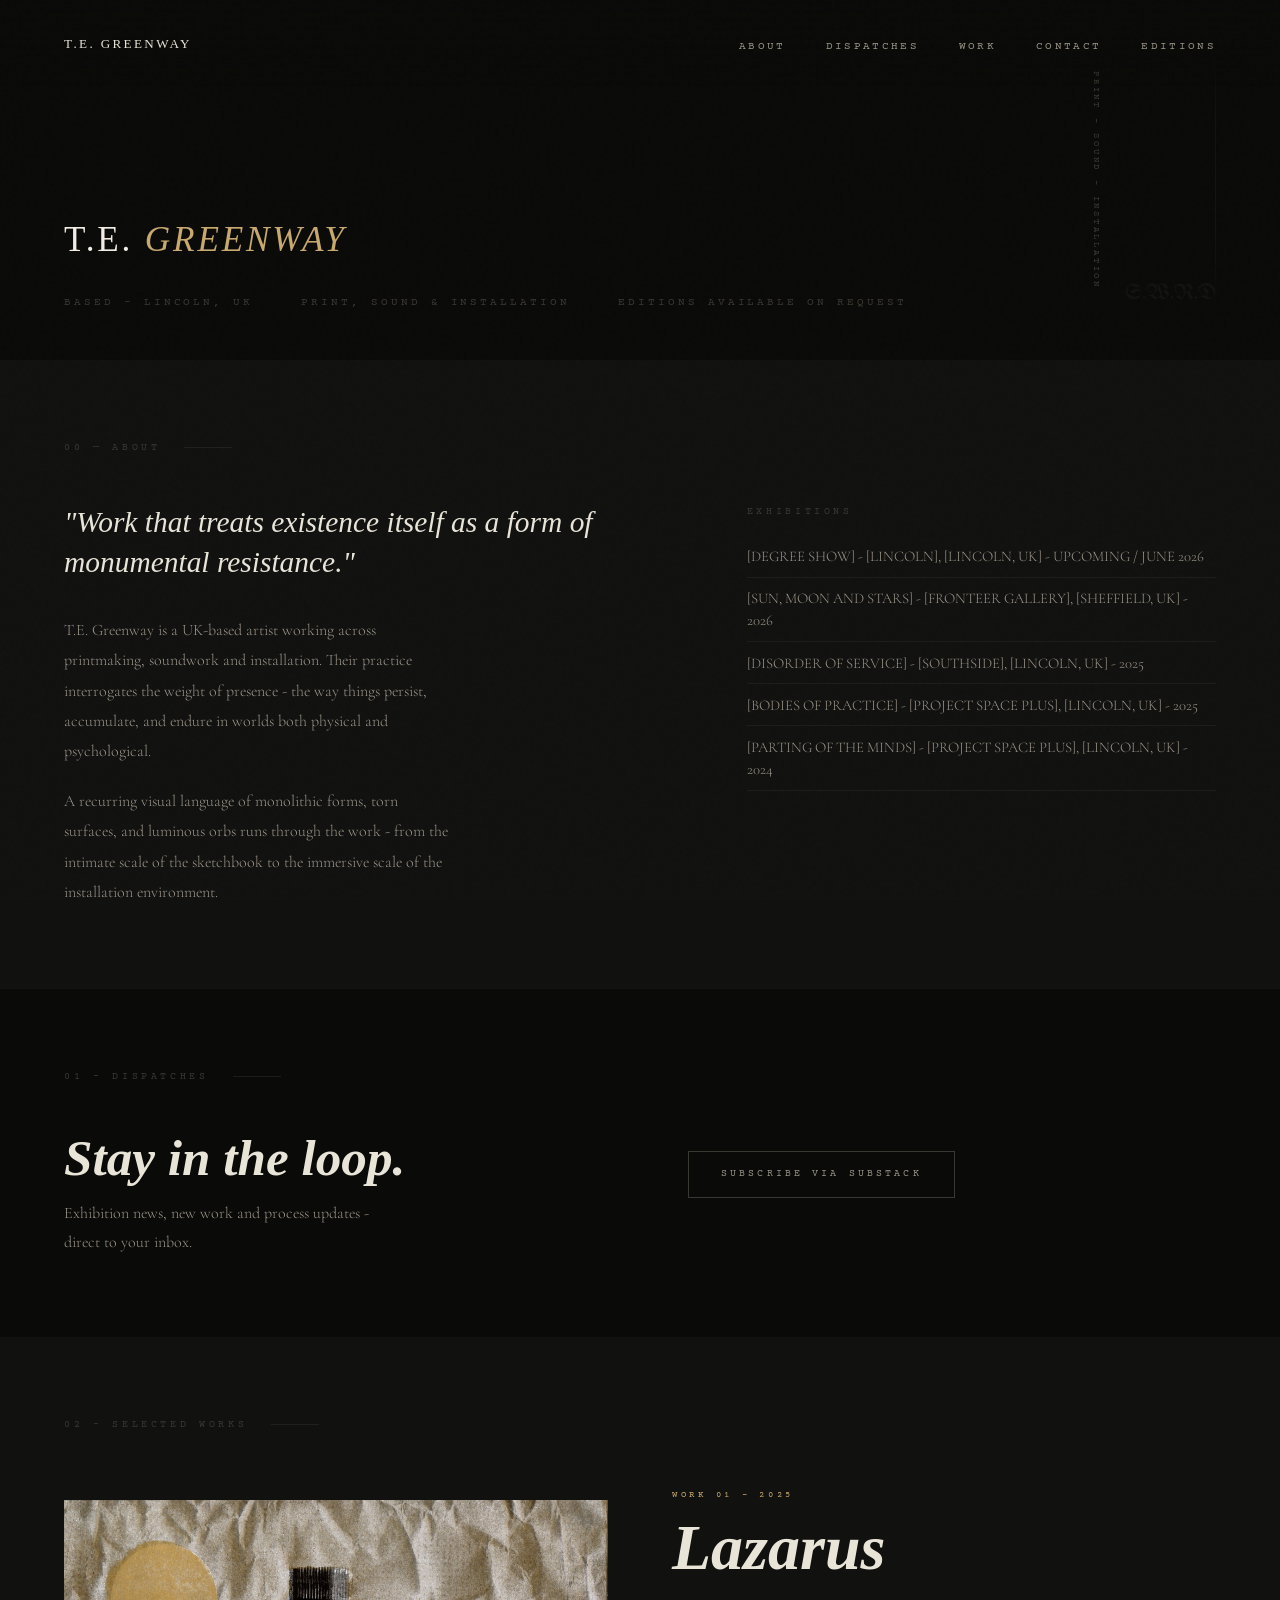
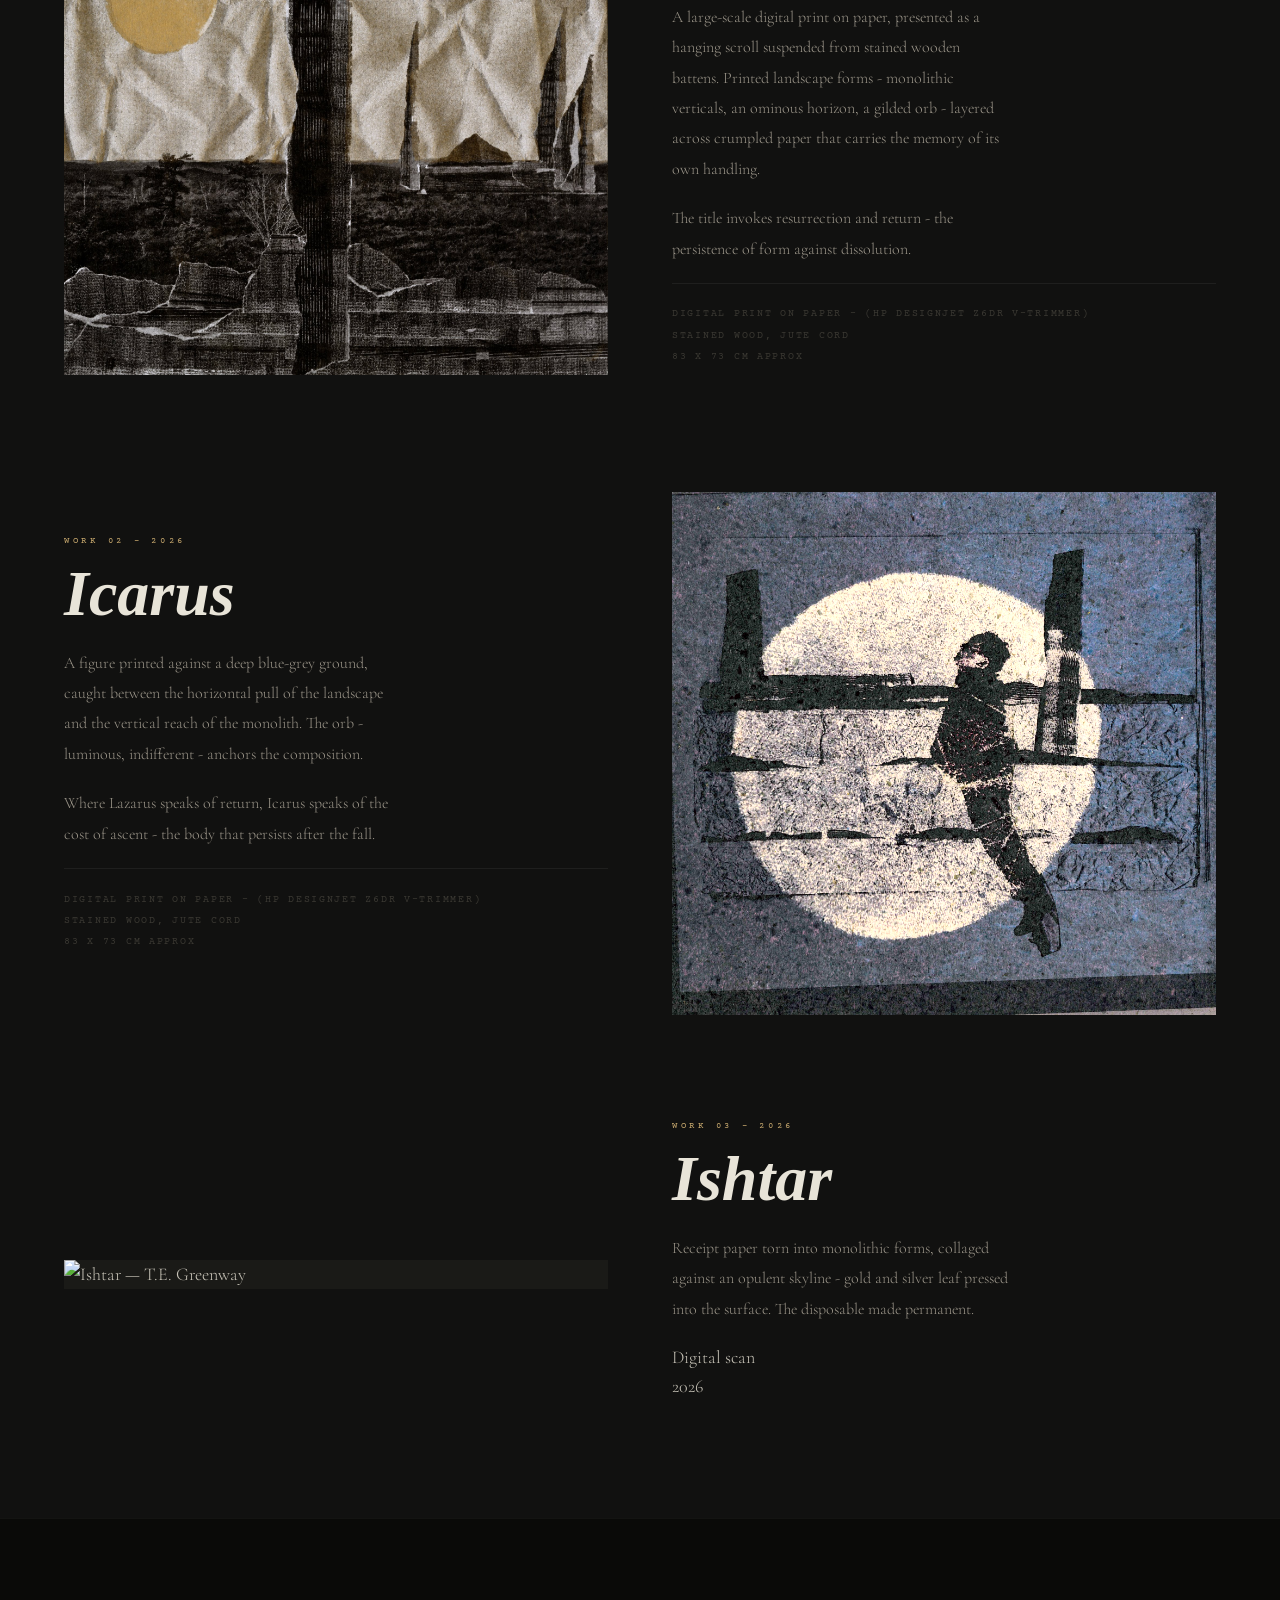
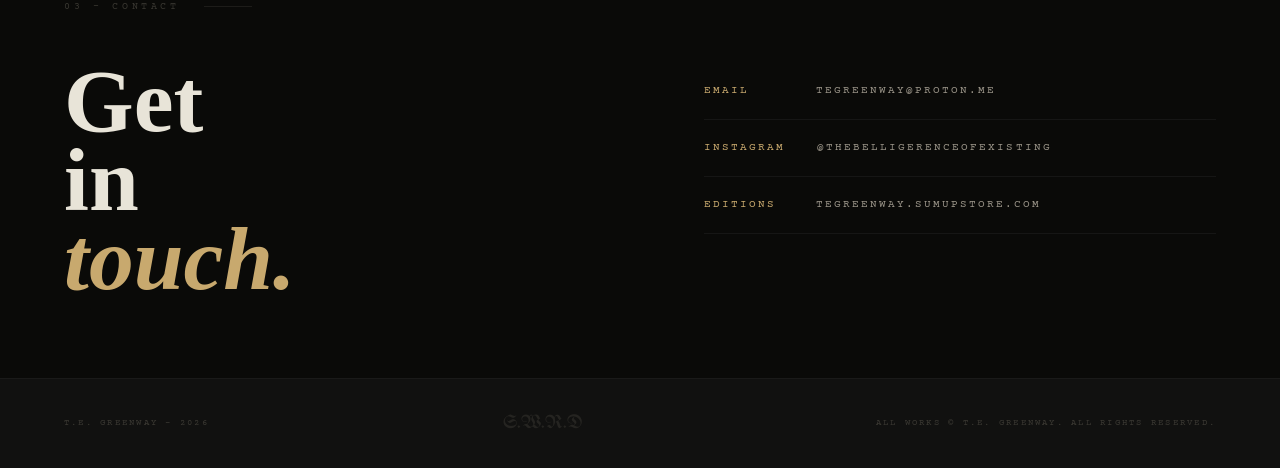
==== index.html @ 079bb84b "Revise artwork descriptions and clean up HTML Updated descriptions for artworks and removed some red" ====
<!DOCTYPE html>
<html lang="en">
<head>
<meta charset="UTF-8">
<meta name="viewport" content="width=device-width, initial-scale=1.0">
<title>T.E. GREENWAY</title>
<meta name="description" content="T.E. Greenway — artist working across print, sound and installation. Based in Lincoln, UK. Limited editions available.">
<meta property="og:title" content="T.E. Greenway">
<meta property="og:description" content="Artist working across print, sound and installation. Based in Lincoln, UK. Limited editions available.">
<meta property="og:image" content="https://tgrnwy.github.io/grnwysite/lazarus_archive_scan.jpg">
<meta property="og:url" content="https://tgrnwy.github.io/grnwysite">
<meta property="og:type" content="website">
<meta name="twitter:card" content="summary_large_image">
<meta name="twitter:title" content="T.E. Greenway">
<meta name="twitter:description" content="Artist working across print, sound and installation. Based in Lincoln, UK.">
<meta name="twitter:image" content="https://tgrnwy.github.io/grnwysite/lazarus_archive_scan.jpg">
<link rel="icon" type="image/svg+xml" href="favicon.svg">
<link rel="icon" type="image/x-icon" href="favicon.ico">
<link rel="preconnect" href="https://fonts.googleapis.com">
<link href="https://fonts.googleapis.com/css2?family=IM+Fell+English:ital@0;1&family=Cormorant+Garamond:ital,wght@0,300;0,400;1,300&family=Courier+Prime&family=UnifrakturMaguntia&display=swap" rel="stylesheet">
<style>
  *, *::before, *::after { margin: 0; padding: 0; box-sizing: border-box; }
  :root {
    --black: #0a0a08; --off-black: #111110; --dark: #1a1a17;
    --warm-grey: #3a3832; --mid: #9a9488; --light: #c8c4b8;
    --cream: #e8e4d8; --accent: #c8a96e; --white: #f2ede4;
  }
  html { scroll-behavior: smooth; }
  body { background: var(--black); color: var(--light); font-family: 'Cormorant Garamond', Georgia, serif; font-weight: 300; font-size: 18px; line-height: 1.6; cursor: crosshair; overflow-x: hidden; }
  body::before { content: ''; position: fixed; inset: 0; background-image: url("data:image/svg+xml,%3Csvg viewBox='0 0 256 256' xmlns='http://www.w3.org/2000/svg'%3E%3Cfilter id='noise'%3E%3CfeTurbulence type='fractalNoise' baseFrequency='0.9' numOctaves='4' stitchTiles='stitch'/%3E%3C/filter%3E%3Crect width='100%25' height='100%25' filter='url(%23noise)' opacity='0.04'/%3E%3C/svg%3E"); pointer-events: none; z-index: 999; opacity: 0.4; }

  /* NAV */
  nav { position: fixed; top: 0; left: 0; right: 0; z-index: 100; padding: 1.8rem 4rem; display: flex; justify-content: space-between; align-items: center; background: linear-gradient(to bottom, rgba(10,10,8,0.95), transparent); }
  nav .logo { font-family: 'IM Fell English', serif; font-size: 0.82rem; letter-spacing: 0.18em; color: var(--cream); text-decoration: none; text-transform: uppercase; }
  nav ul { list-style: none; display: flex; gap: 2.5rem; }
  nav ul a { font-family: 'Courier Prime', monospace; font-size: 0.66rem; letter-spacing: 0.22em; text-transform: uppercase; color: var(--mid); text-decoration: none; transition: color 0.3s; }
  nav ul a:hover { color: var(--cream); }

  /* HERO */
  #hero { height: 40vh; min-height: 300px; display: flex; flex-direction: column; justify-content: flex-end; padding: 0 4rem 3rem; position: relative; overflow: hidden; }
  .hero-swrd { font-family: 'UnifrakturMaguntia', cursive; font-size: 1.4rem; line-height: 1; color: var(--warm-grey); opacity: 0.18; position: absolute; bottom: 3.5rem; right: 4rem; pointer-events: none; user-select: none; }
  .hero-latin { font-family: 'IM Fell English', serif; font-style: italic; font-size: 0.78rem; letter-spacing: 0.25em; color: var(--warm-grey); margin-bottom: 1.5rem; text-transform: uppercase; }
  .hero-name { font-family: 'IM Fell English', serif; font-size: clamp(1.4rem, 3vw, 2.2rem); line-height: 1; color: var(--white); letter-spacing: 0.08em; margin-bottom: 0.4rem; }
  .hero-name span { color: var(--accent); font-style: italic; }
  .hero-sub { margin-top: 2rem; font-family: 'Courier Prime', monospace; font-size: 0.66rem; letter-spacing: 0.28em; text-transform: uppercase; color: var(--warm-grey); display: flex; gap: 3rem; flex-wrap: wrap; }
  .hero-rule { position: absolute; right: 4rem; top: 15%; bottom: 15%; width: 1px; background: linear-gradient(to bottom, transparent, var(--warm-grey) 30%, var(--warm-grey) 70%, transparent); opacity: 0.2; }
  .hero-rule-label { position: absolute; right: 4.7rem; top: 50%; transform: translateY(-50%) rotate(90deg); font-family: 'Courier Prime', monospace; font-size: 0.58rem; letter-spacing: 0.3em; color: var(--warm-grey); text-transform: uppercase; white-space: nowrap; }

  /* SECTIONS */
  section { padding: 5rem 4rem; }
  .section-label { font-family: 'Courier Prime', monospace; font-size: 0.6rem; letter-spacing: 0.38em; text-transform: uppercase; color: var(--warm-grey); margin-bottom: 3rem; display: flex; align-items: center; gap: 1.5rem; }
  .section-label::after { content: ''; width: 3rem; height: 1px; background: var(--warm-grey); opacity: 0.4; }

  /* ABOUT */
  #about { background: var(--off-black); display: grid; grid-template-columns: 5fr 4fr; gap: 6rem; align-items: start; }
  .about-statement { font-family: 'IM Fell English', serif; font-size: clamp(1.5rem, 2.3vw, 2rem); line-height: 1.35; color: var(--cream); font-style: italic; margin-bottom: 2rem; }
  .about-body { font-size: 1rem; line-height: 1.9; color: var(--mid); max-width: 48ch; }
  .about-body p + p { margin-top: 1.2rem; }
  .about-right { padding-top: 4rem; }

  /* EXHIBITIONS */
  .exhibitions-heading { font-family: 'Courier Prime', monospace; font-size: 0.6rem; letter-spacing: 0.38em; text-transform: uppercase; color: var(--warm-grey); margin-bottom: 1rem; }
  .exhibition-item { font-family: 'Cormorant Garamond', serif; font-size: 0.92rem; color: var(--mid); padding: 0.6rem 0; border-bottom: 1px solid rgba(255,255,255,0.05); line-height: 1.5; transition: color 0.3s; }
  .exhibition-item:hover { color: var(--light); }

  /* DISPATCHES / MAILING */
  #dispatches { background: var(--black); border-top: 1px solid rgba(255,255,255,0.04); }
  .dispatches-inner { display: grid; grid-template-columns: 1fr 1fr; gap: 6rem; align-items: center; }
  .dispatches-text h2 { font-family: 'IM Fell English', serif; font-size: clamp(2rem, 4vw, 3.5rem); line-height: 1; color: var(--cream); font-style: italic; margin-bottom: 1rem; }
  .dispatches-text p { font-size: 1rem; line-height: 1.8; color: var(--mid); max-width: 40ch; }

  /* Substack link */
  .substack-link { display: inline-block; font-family: 'Courier Prime', monospace; font-size: 0.65rem; letter-spacing: 0.3em; text-transform: uppercase; color: var(--mid); background: transparent; border: 1px solid var(--warm-grey); padding: 0.9rem 2rem; text-decoration: none; transition: all 0.3s; margin-top: 1.5rem; }
  .substack-link:hover { background: var(--warm-grey); color: var(--cream); }

  /* WORKS */
  #work { background: var(--off-black); }
  .work-piece { display: grid; grid-template-columns: 1fr 1fr; gap: 4rem; align-items: center; margin-bottom: 6rem; }
  .work-piece:last-child { margin-bottom: 0; }
  .work-piece.reverse { direction: rtl; }
  .work-piece.reverse > * { direction: ltr; }
  .work-image-wrap { display: flex; flex-direction: column; }
  .work-image { position: relative; overflow: hidden; background: var(--dark); cursor: zoom-in; }
  .work-image img { width: 100%; height: 100%; object-fit: cover; display: block; transition: transform 0.8s cubic-bezier(0.25, 0.46, 0.45, 0.94); pointer-events: none; user-select: none; -webkit-user-drag: none; }
  .work-image:hover img { transform: scale(1.03); }
  .work-image-icarus img { filter: brightness(1.15) contrast(1.1) saturate(1.1); }
  .work-text { padding: 0.5rem 0; }
  .work-number { font-family: 'Courier Prime', monospace; font-size: 0.58rem; letter-spacing: 0.4em; color: var(--accent); text-transform: uppercase; margin-bottom: 1rem; }
  .work-title { font-family: 'IM Fell English', serif; font-size: clamp(2.5rem, 5vw, 4.5rem); line-height: 0.92; color: var(--cream); font-style: italic; margin-bottom: 1.5rem; }
  .work-desc { font-size: 1rem; line-height: 1.9; color: var(--mid); max-width: 42ch; margin-bottom: 1.2rem; }
  .work-meta { font-family: 'Courier Prime', monospace; font-size: 0.6rem; letter-spacing: 0.18em; text-transform: uppercase; color: var(--warm-grey); padding-top: 1.2rem; border-top: 1px solid rgba(255,255,255,0.06); line-height: 2.2; }

  /* LIGHTBOX */
  .lightbox { display: none; position: fixed; inset: 0; background: rgba(8,8,6,0.97); z-index: 500; align-items: center; justify-content: center; cursor: zoom-out; }
  .lightbox.active { display: flex; }
  .lightbox img { max-width: 90vw; max-height: 90vh; object-fit: contain; pointer-events: none; user-select: none; -webkit-user-drag: none; box-shadow: 0 0 80px rgba(0,0,0,0.8); }
  .lightbox-close { position: absolute; top: 2rem; right: 2rem; font-family: 'Courier Prime', monospace; font-size: 0.65rem; letter-spacing: 0.3em; color: var(--mid); cursor: pointer; text-transform: uppercase; transition: color 0.3s; }
  .lightbox-close:hover { color: var(--cream); }
  .lightbox-caption { position: absolute; bottom: 2rem; left: 50%; transform: translateX(-50%); font-family: 'Courier Prime', monospace; font-size: 0.6rem; letter-spacing: 0.25em; color: var(--warm-grey); text-transform: uppercase; white-space: nowrap; }

  /* CONTACT */
  #contact { background: var(--black); min-height: 50vh; display: flex; flex-direction: column; justify-content: center; border-top: 1px solid rgba(255,255,255,0.04); }
  .contact-inner { display: grid; grid-template-columns: 1fr 1fr; gap: 8rem; align-items: center; }
  .contact-heading { font-family: 'IM Fell English', serif; font-size: clamp(3rem, 7vw, 6rem); line-height: 0.88; color: var(--cream); }
  .contact-heading em { color: var(--accent); font-style: italic; }
  .contact-links { display: flex; flex-direction: column; }
  .contact-link { display: flex; align-items: baseline; gap: 2rem; text-decoration: none; color: var(--mid); font-family: 'Courier Prime', monospace; font-size: 0.7rem; letter-spacing: 0.18em; text-transform: uppercase; padding: 1.2rem 0; border-bottom: 1px solid rgba(255,255,255,0.05); transition: color 0.3s; }
  .contact-link:hover { color: var(--cream); }
  .contact-link .link-label { color: var(--accent); min-width: 5rem; }

  /* FOOTER */
  footer { padding: 1.8rem 4rem; background: var(--off-black); display: flex; justify-content: space-between; align-items: center; border-top: 1px solid rgba(255,255,255,0.04); }
  footer p { font-family: 'Courier Prime', monospace; font-size: 0.56rem; letter-spacing: 0.25em; text-transform: uppercase; color: var(--warm-grey); }
  .footer-swrd { font-family: 'UnifrakturMaguntia', cursive; font-size: 1.2rem; color: var(--warm-grey); opacity: 0.5; }

  /* MOBILE */
  @media (max-width: 768px) {
    nav { padding: 1.4rem 1.8rem; }
    nav ul { gap: 1.2rem; }
    nav ul li { display: none; }
    nav ul li:last-child { display: block; }
    section { padding: 4rem 1.8rem; }
    #about { grid-template-columns: 1fr; gap: 2.5rem; }
    .about-right { padding-top: 0; }
    .dispatches-inner { grid-template-columns: 1fr; gap: 2.5rem; }
    .work-piece, .work-piece.reverse { grid-template-columns: 1fr; direction: ltr; gap: 2rem; }
    .contact-inner { grid-template-columns: 1fr; gap: 2.5rem; }
    .hero-rule, .hero-rule-label { display: none; }
    #hero { padding: 0 1.8rem 2.5rem; }
    .hero-sub { flex-direction: column; gap: 0.6rem; }
    footer { flex-direction: column; gap: 0.8rem; text-align: center; padding: 1.8rem; }
  }
</style>
</head>
<body>

<script>
  document.addEventListener('contextmenu', function(e) { if (e.target.tagName === 'IMG') e.preventDefault(); });
  document.addEventListener('dragstart', function(e) { if (e.target.tagName === 'IMG') e.preventDefault(); });
</script>

<!-- LIGHTBOX -->
<div class="lightbox" id="lightbox">
  <span class="lightbox-close" onclick="closeLightbox()">Close ✕</span>
  <img id="lightbox-img" src="" alt="">
  <p class="lightbox-caption" id="lightbox-caption"></p>
</div>

<nav>
  <a href="#hero" class="logo">T.E. Greenway</a>
  <ul>
    <li><a href="#about">About</a></li>
    <li><a href="#dispatches">Dispatches</a></li>
    <li><a href="#work">Work</a></li>
    <li><a href="#contact">Contact</a></li>
    <li><a href="https://tegreenway.sumupstore.com" target="_blank">Editions</a></li>
  </ul>
</nav>

<!-- HERO -->
<section id="hero">
  <div class="hero-rule"></div>
  <div class="hero-rule-label">Print - Sound - Installation</div>
  <div class="hero-swrd">S.W.R.D</div>
  <p class="hero-name">T.E. <span>GREENWAY</span></p>
  <div class="hero-sub">
    <span>Based - Lincoln, UK</span>
    <span>Print, Sound &amp; Installation</span>
    <span>Editions available on request</span>
  </div>
</section>

<!-- ABOUT -->
<section id="about">
  <div>
    <div class="section-label">00 — About</div>
    <p class="about-statement">"Work that treats existence itself as a form of monumental resistance."</p>
    <div class="about-body">
      <p>T.E. Greenway is a UK-based artist working across printmaking, soundwork and installation. Their practice interrogates the weight of presence - the way things persist, accumulate, and endure in worlds both physical and psychological.</p>
      <p>A recurring visual language of monolithic forms, torn surfaces, and luminous orbs runs through the work - from the intimate scale of the sketchbook to the immersive scale of the installation environment.</p>
    </div>
  </div>
  <div class="about-right">
    <div class="exhibitions">
      <p class="exhibitions-heading">Exhibitions</p>
      <!-- =====================================================
           EDIT YOUR EXHIBITIONS HERE
           Format: Title — Gallery, City — Year
      ====================================================== -->
      <div class="exhibition-item">[DEGREE SHOW] - [LINCOLN], [LINCOLN, UK] - UPCOMING / JUNE 2026</div>
	  <div class="exhibition-item">[SUN, MOON AND STARS] - [FRONTEER GALLERY], [SHEFFIELD, UK] - 2026</div>
	  <div class="exhibition-item">[DISORDER OF SERVICE] - [SOUTHSIDE], [LINCOLN, UK] - 2025</div>
      <div class="exhibition-item">[BODIES OF PRACTICE] - [PROJECT SPACE PLUS], [LINCOLN, UK] - 2025</div>
      <div class="exhibition-item">[PARTING OF THE MINDS] - [PROJECT SPACE PLUS], [LINCOLN, UK] - 2024</div>
    </div>
  </div>
</section>

<!-- DISPATCHES / MAILING LIST -->
<section id="dispatches">
  <div class="dispatches-inner">
    <div class="dispatches-text">
      <div class="section-label">01 - Dispatches</div>
      <h2>Stay in the loop.</h2>
      <p>Exhibition news, new work and process updates - direct to your inbox.</p>
    </div>
    <div>
      <a href="https://tegreenway.substack.com" class="substack-link" target="_blank">Subscribe via Substack</a>
    </div>
  </div>
</section>

<!-- WORKS -->
<section id="work">
  <div class="section-label">02 - Selected Works</div>

  <!-- LAZARUS -->
  <div class="work-piece">
    <div class="work-image-wrap">
      <div class="work-image" onclick="openLightbox('lazarus_archive_scan.jpg', 'Lazarus - 2025')">
        <img src="lazarus_archive_scan.jpg" alt="Lazarus — T.E. Greenway">
      </div>
    </div>
    <div class="work-text">
      <p class="work-number">Work 01 - 2025</p>
      <h2 class="work-title">Lazarus</h2>
      <p class="work-desc"> A large-scale digital print on paper, presented as a hanging scroll suspended from stained wooden battens. Printed landscape forms -  monolithic verticals, an ominous horizon, a gilded orb - layered across crumpled paper that carries the memory of its own handling.</p>
      <p class="work-desc">The title invokes resurrection and return - the persistence of form against dissolution.</p>
      <div class="work-meta">
        Digital print on paper - (HP DesignJet Z6dr V-Trimmer)<br>
        Stained wood, jute cord<br>
        83 x 73 cm approx<br>
		  <br>
      </div>
    </div>
  </div>

  <!-- ICARUS -->
  <div class="work-piece reverse">
    <div class="work-image-wrap">
      <div class="work-image work-image-icarus" onclick="openLightbox('Icarus_archive_scan.jpg', 'Icarus - 2026')">
        <img src="Icarus_archive_scan.jpg" alt="Icarus — T.E. Greenway">
      </div>
    </div>
    <div class="work-text">
      <p class="work-number">Work 02 - 2026</p>
      <h2 class="work-title">Icarus</h2>
      <p class="work-desc">A figure printed against a deep blue-grey ground, caught between the horizontal pull of the landscape and the vertical reach of the monolith. The orb - luminous, indifferent - anchors the composition.</p>
      <p class="work-desc">Where Lazarus speaks of return, Icarus speaks of the cost of ascent - the body that persists after the fall.</p>
      <div class="work-meta">
      	Digital print on paper - (HP DesignJet Z6dr V-Trimmer)<br>
        Stained wood, jute cord<br>
        83 x 73 cm approx<br>
		  <br>
      </div>
    </div>
  </div>

  <!-- ISHTAR -->
  <div class="work-piece">
    <div class="work-image-wrap">
      <div class="work-image" onclick="openLightbox('Ishtar_2026.jpg', 'Ishtar - 2026')">
        <img src="Ishtar_2026.jpg" alt="Ishtar — T.E. Greenway">
      </div>
    </div>
    <div class="work-text">
      <p class="work-number">Work 03 - 2026</p>
      <h2 class="work-title">Ishtar</h2>
      <p class="work-desc">Receipt paper torn into monolithic forms, collaged against an opulent skyline - gold and silver leaf pressed into the surface. The disposable made permanent.</p>
        Digital scan<br>
        2026<br>
		  <br>
      </div>
    </div>
  </div>

</section>

<!-- CONTACT -->
<section id="contact">
  <div class="contact-inner">
    <div>
      <div class="section-label">03 - Contact</div>
      <h2 class="contact-heading">Get<br>in<br><em>touch.</em></h2>
    </div>
    <div class="contact-links">
      <a href="mailto:tegreenway@proton.me" class="contact-link"><span class="link-label">Email</span><span>tegreenway@proton.me</span></a>
      <a href="https://instagram.com/thebelligerenceofexisting" class="contact-link" target="_blank"><span class="link-label">Instagram</span><span>@thebelligerenceofexisting</span></a>
      <a href="https://tegreenway.sumupstore.com" class="contact-link" target="_blank"><span class="link-label">Editions</span><span>tegreenway.sumupstore.com</span></a>
    </div>
  </div>
</section>

<footer>
  <p>T.E. GREENWAY - 2026</p>
  <span class="footer-swrd">S.W.R.D</span>
  <p>All works © T.E. GREENWAY. All rights reserved.</p>
</footer>

<script>
  function openLightbox(src, caption) {
    document.getElementById('lightbox-img').src = src;
    document.getElementById('lightbox-caption').textContent = caption;
    document.getElementById('lightbox').classList.add('active');
    document.body.style.overflow = 'hidden';
  }
  function closeLightbox() {
    document.getElementById('lightbox').classList.remove('active');
    document.body.style.overflow = '';
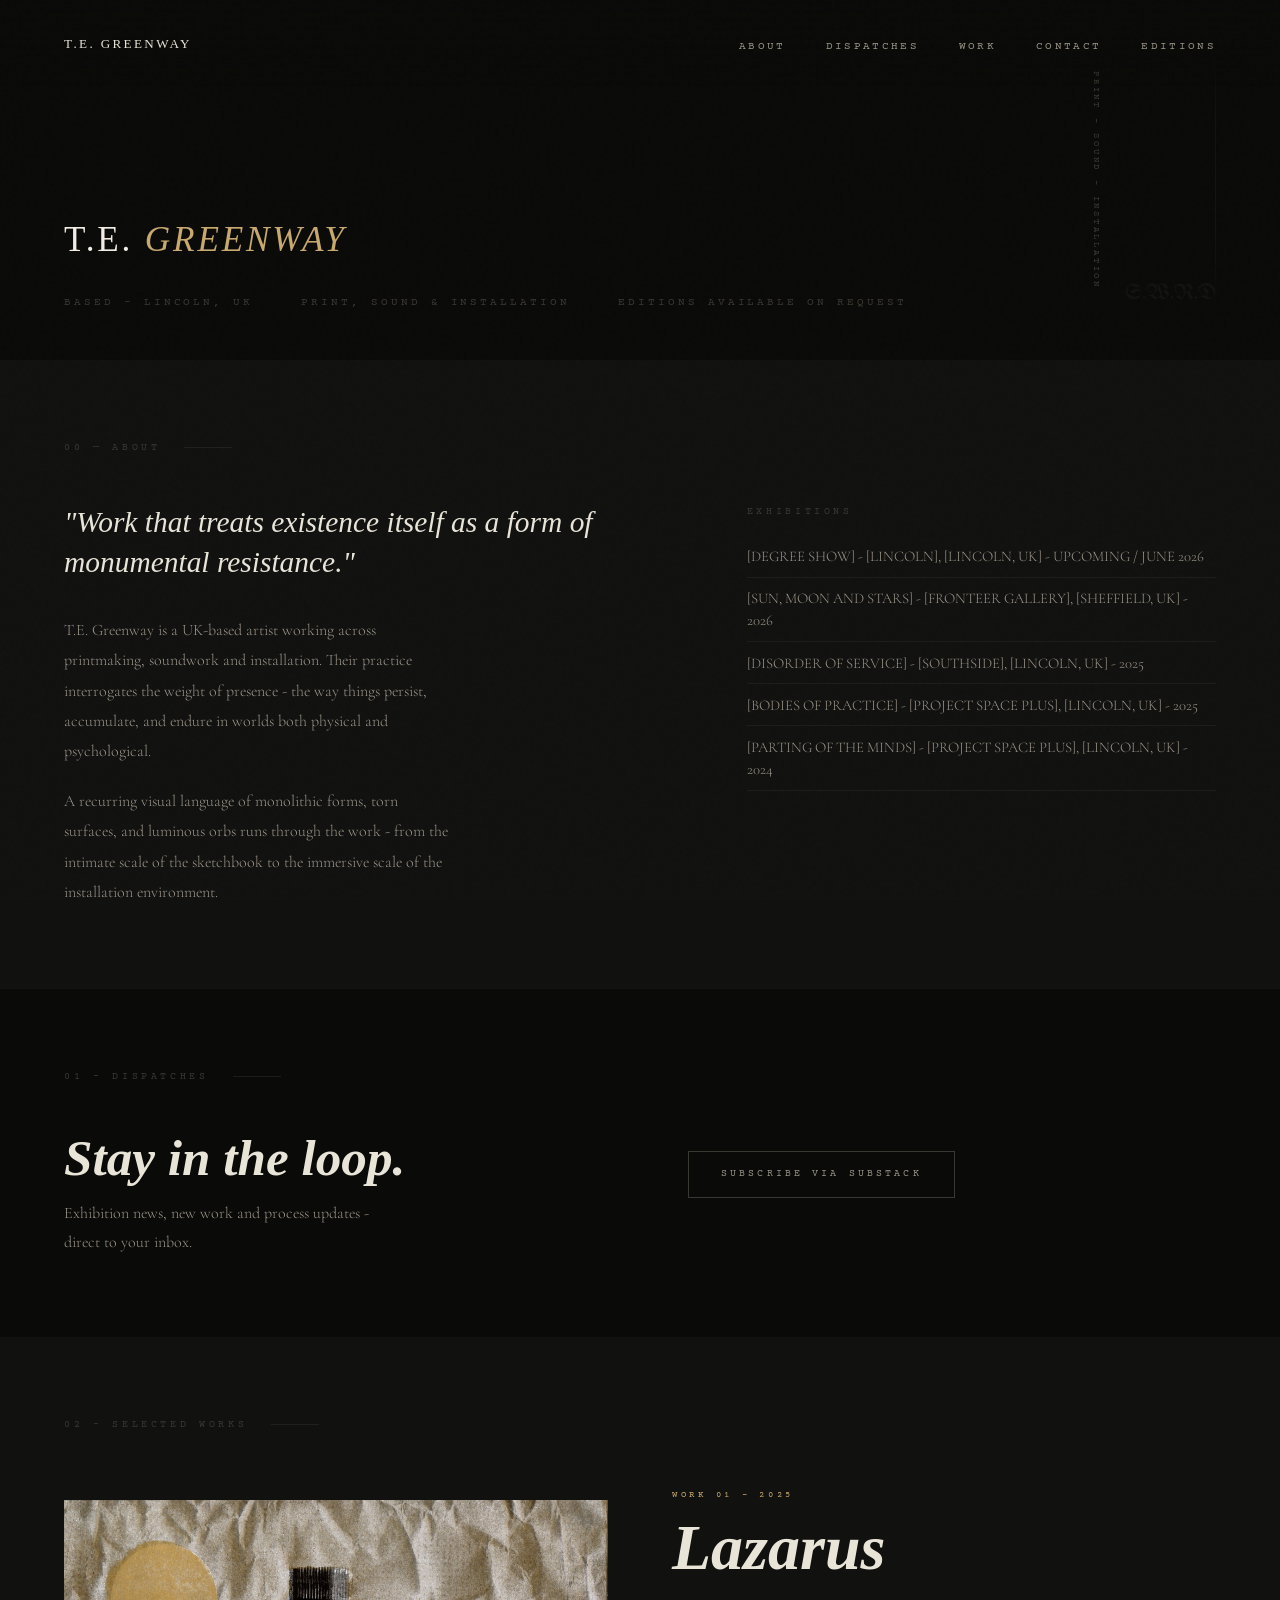
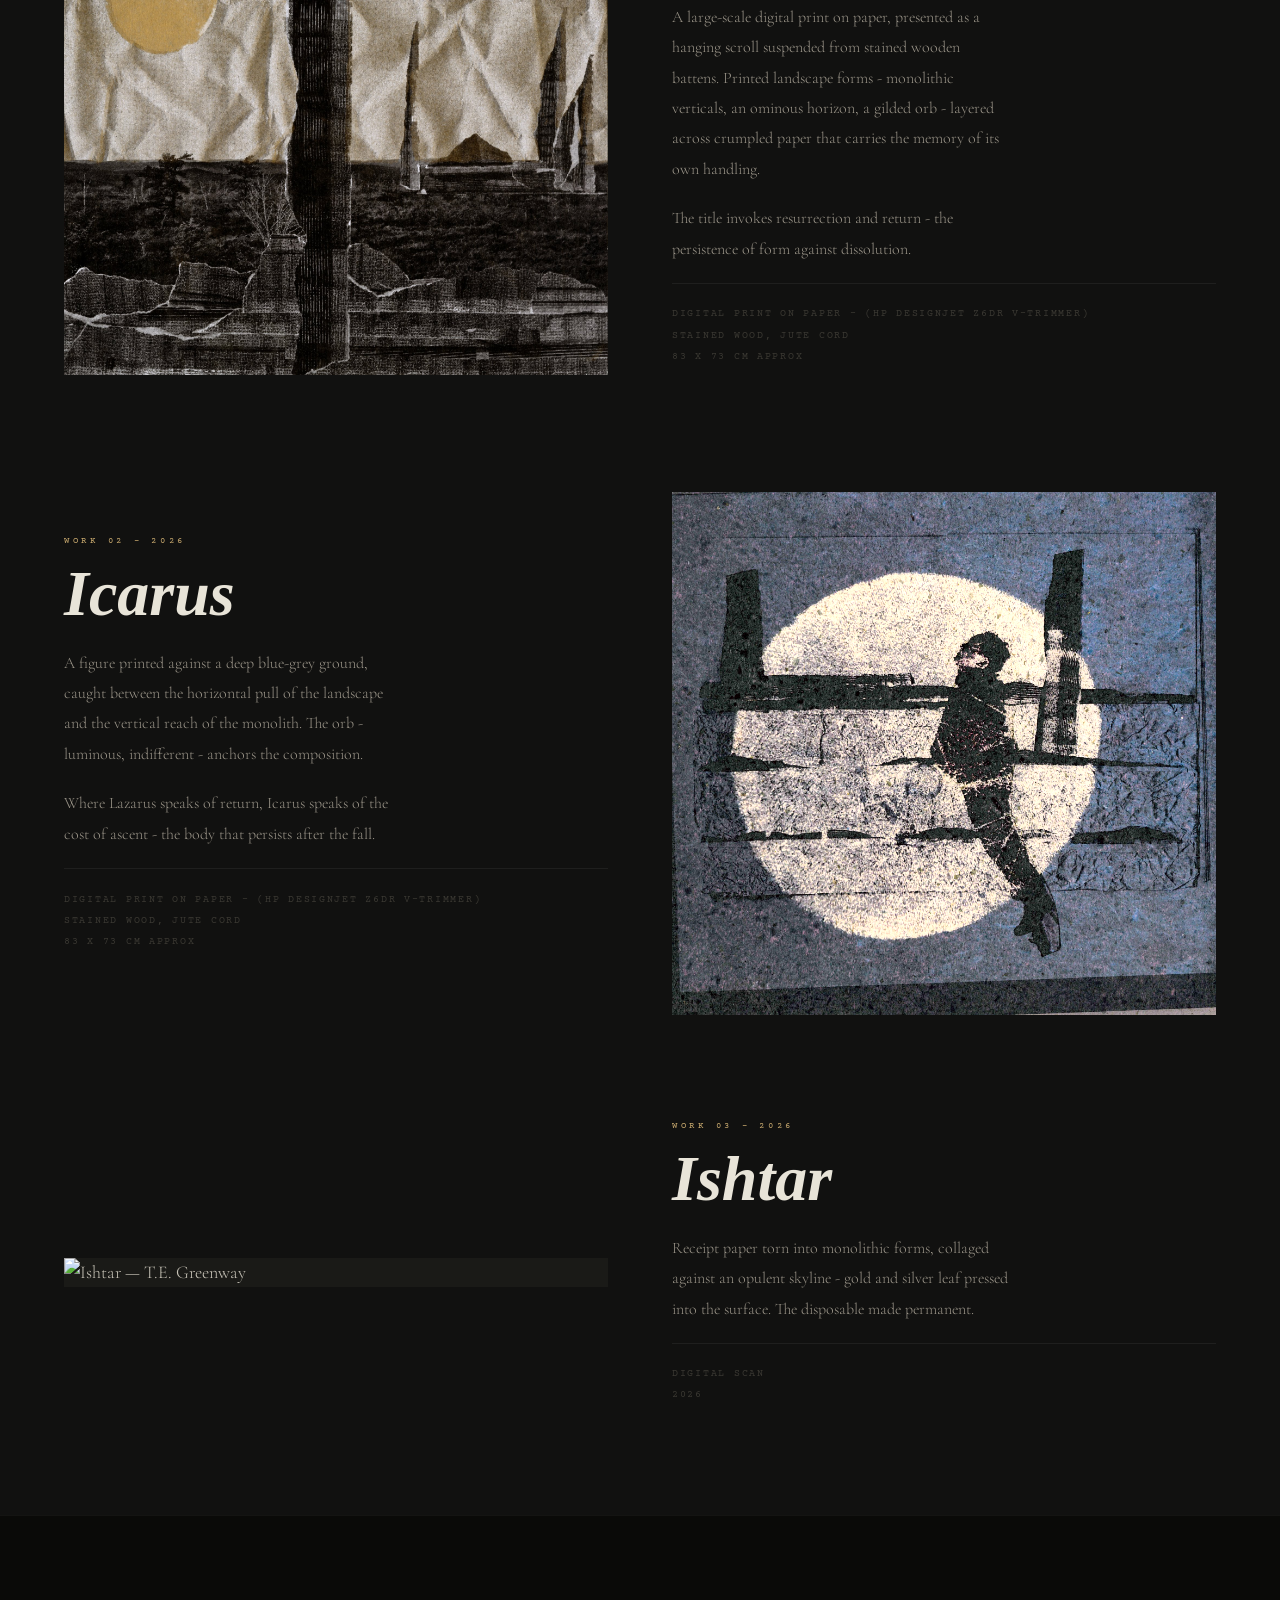
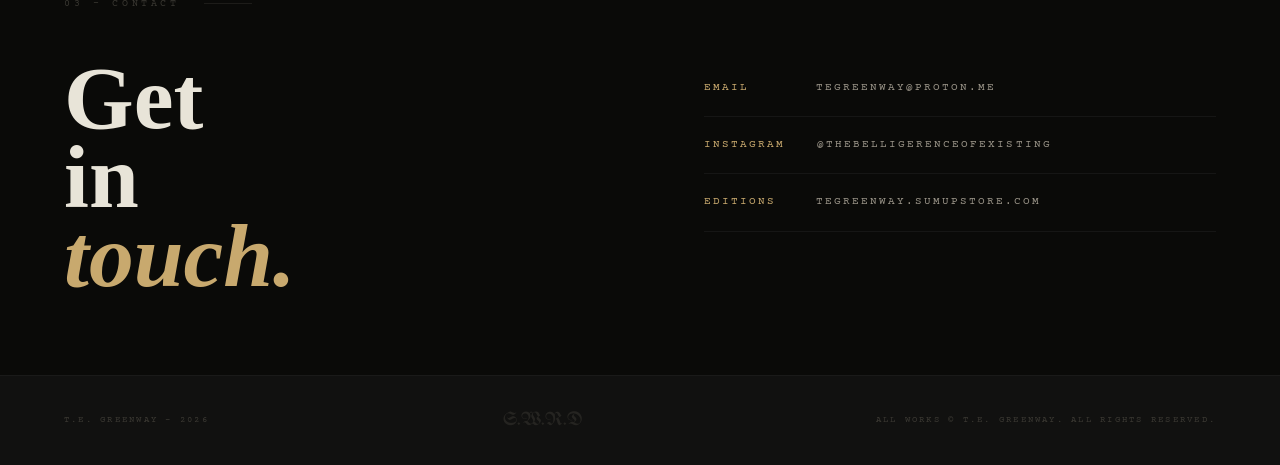
==== commit 0d62126a: "Update index.html" ====
--- a/index.html
+++ b/index.html
@@ -267,7 +267,8 @@
       <p class="work-number">Work 03 - 2026</p>
       <h2 class="work-title">Ishtar</h2>
       <p class="work-desc">Receipt paper torn into monolithic forms, collaged against an opulent skyline - gold and silver leaf pressed into the surface. The disposable made permanent.</p>
-        Digital scan<br>
+         <div class="work-meta">
+		Digital scan<br>
         2026<br>
 		  <br>
       </div>
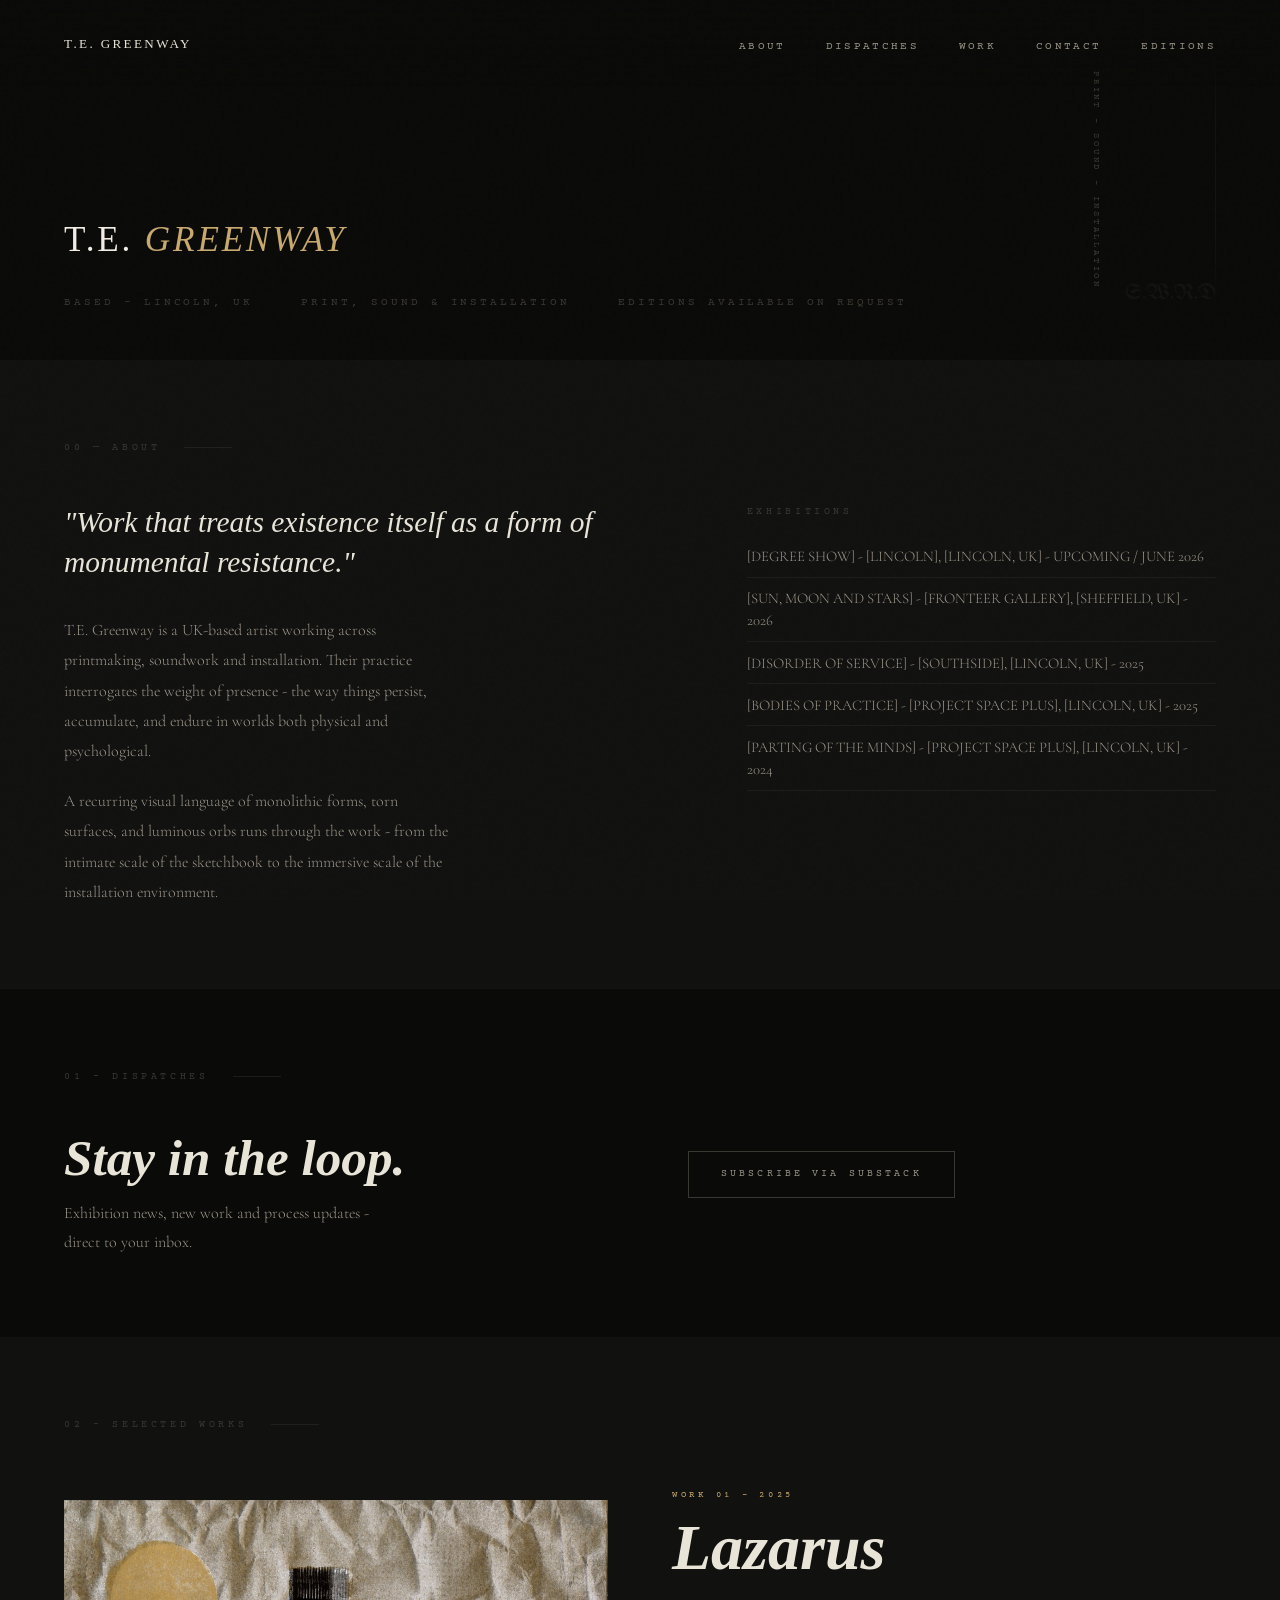
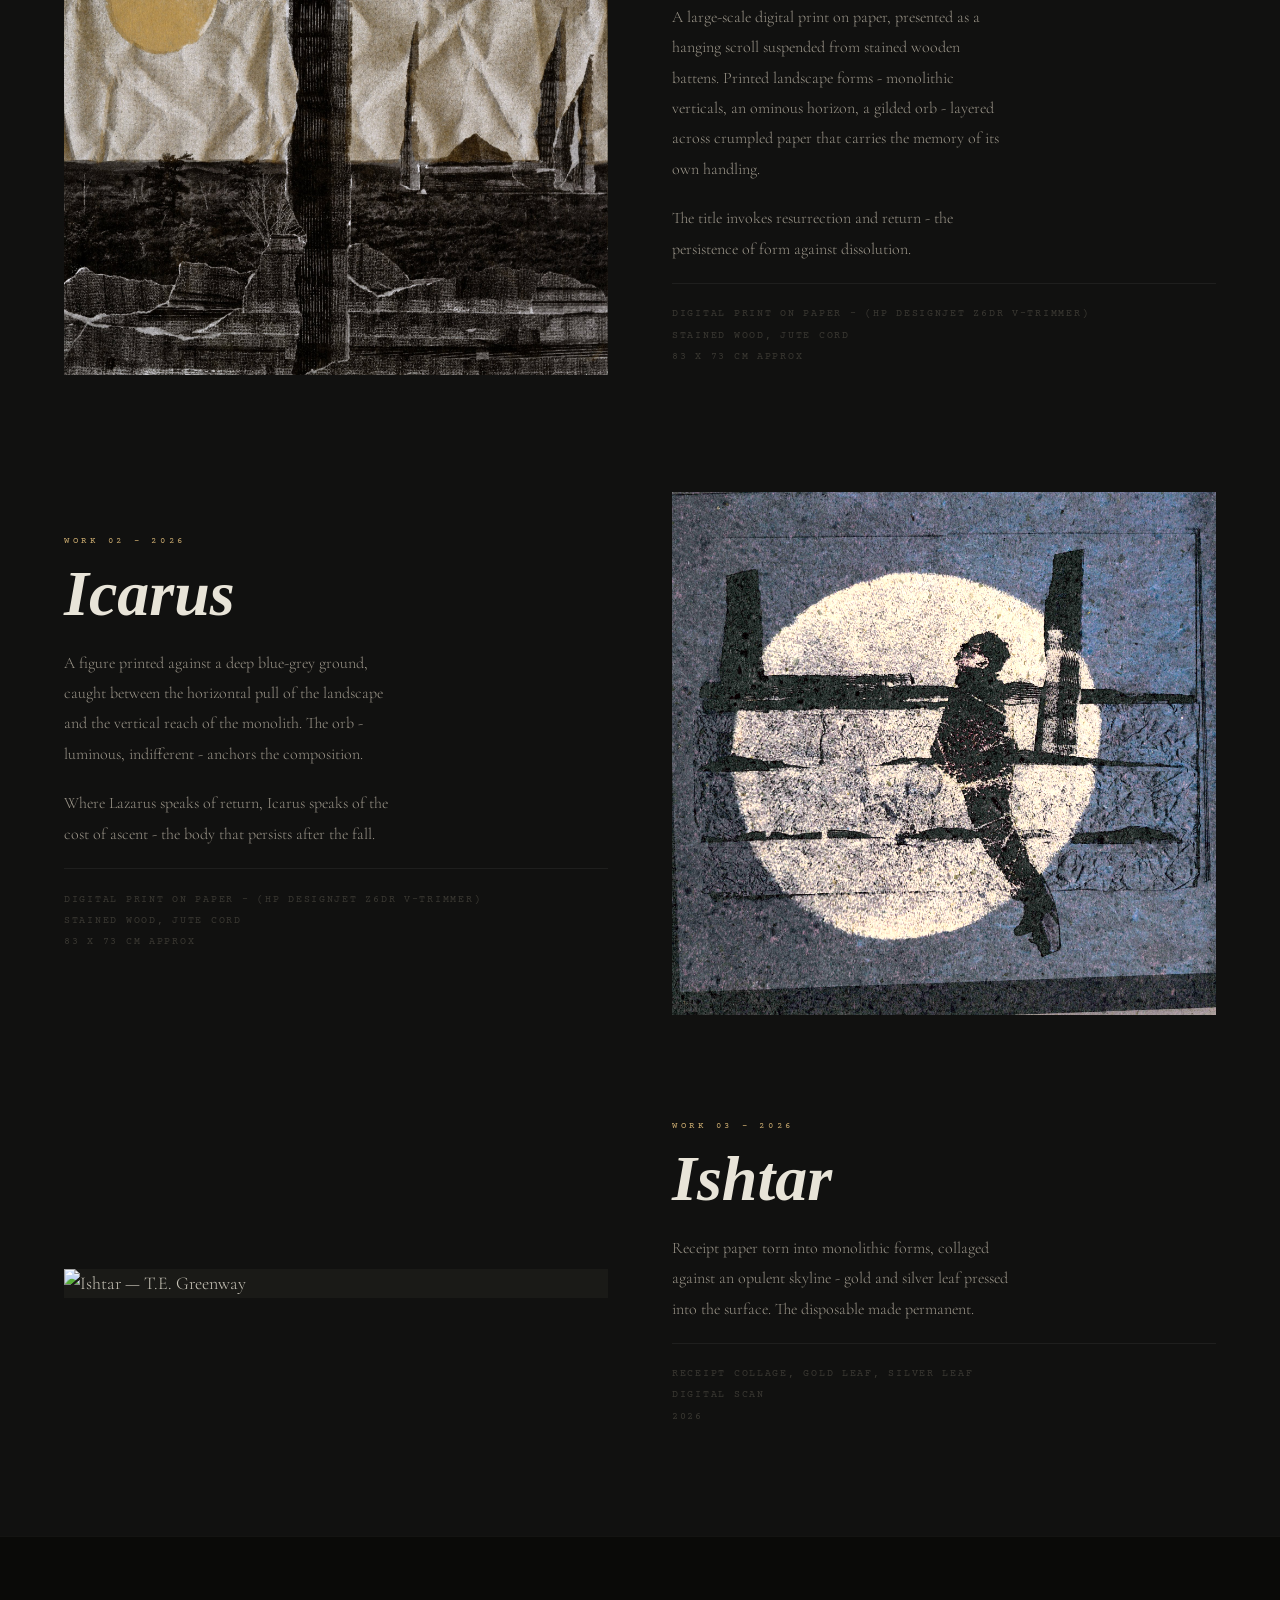
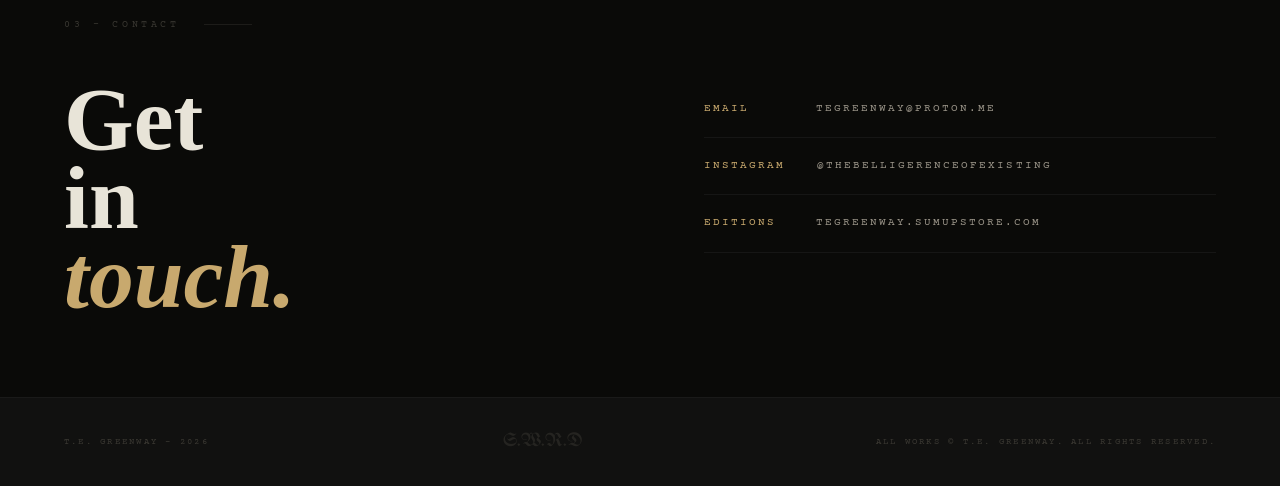
==== commit 17b065c4: "Add materials and details to Ishtar work meta" ====
--- a/index.html
+++ b/index.html
@@ -267,7 +267,8 @@
       <p class="work-number">Work 03 - 2026</p>
       <h2 class="work-title">Ishtar</h2>
       <p class="work-desc">Receipt paper torn into monolithic forms, collaged against an opulent skyline - gold and silver leaf pressed into the surface. The disposable made permanent.</p>
-         <div class="work-meta">
+    <div class="work-meta">
+		Receipt collage, gold leaf, silver leaf<br>
 		Digital scan<br>
         2026<br>
 		  <br>
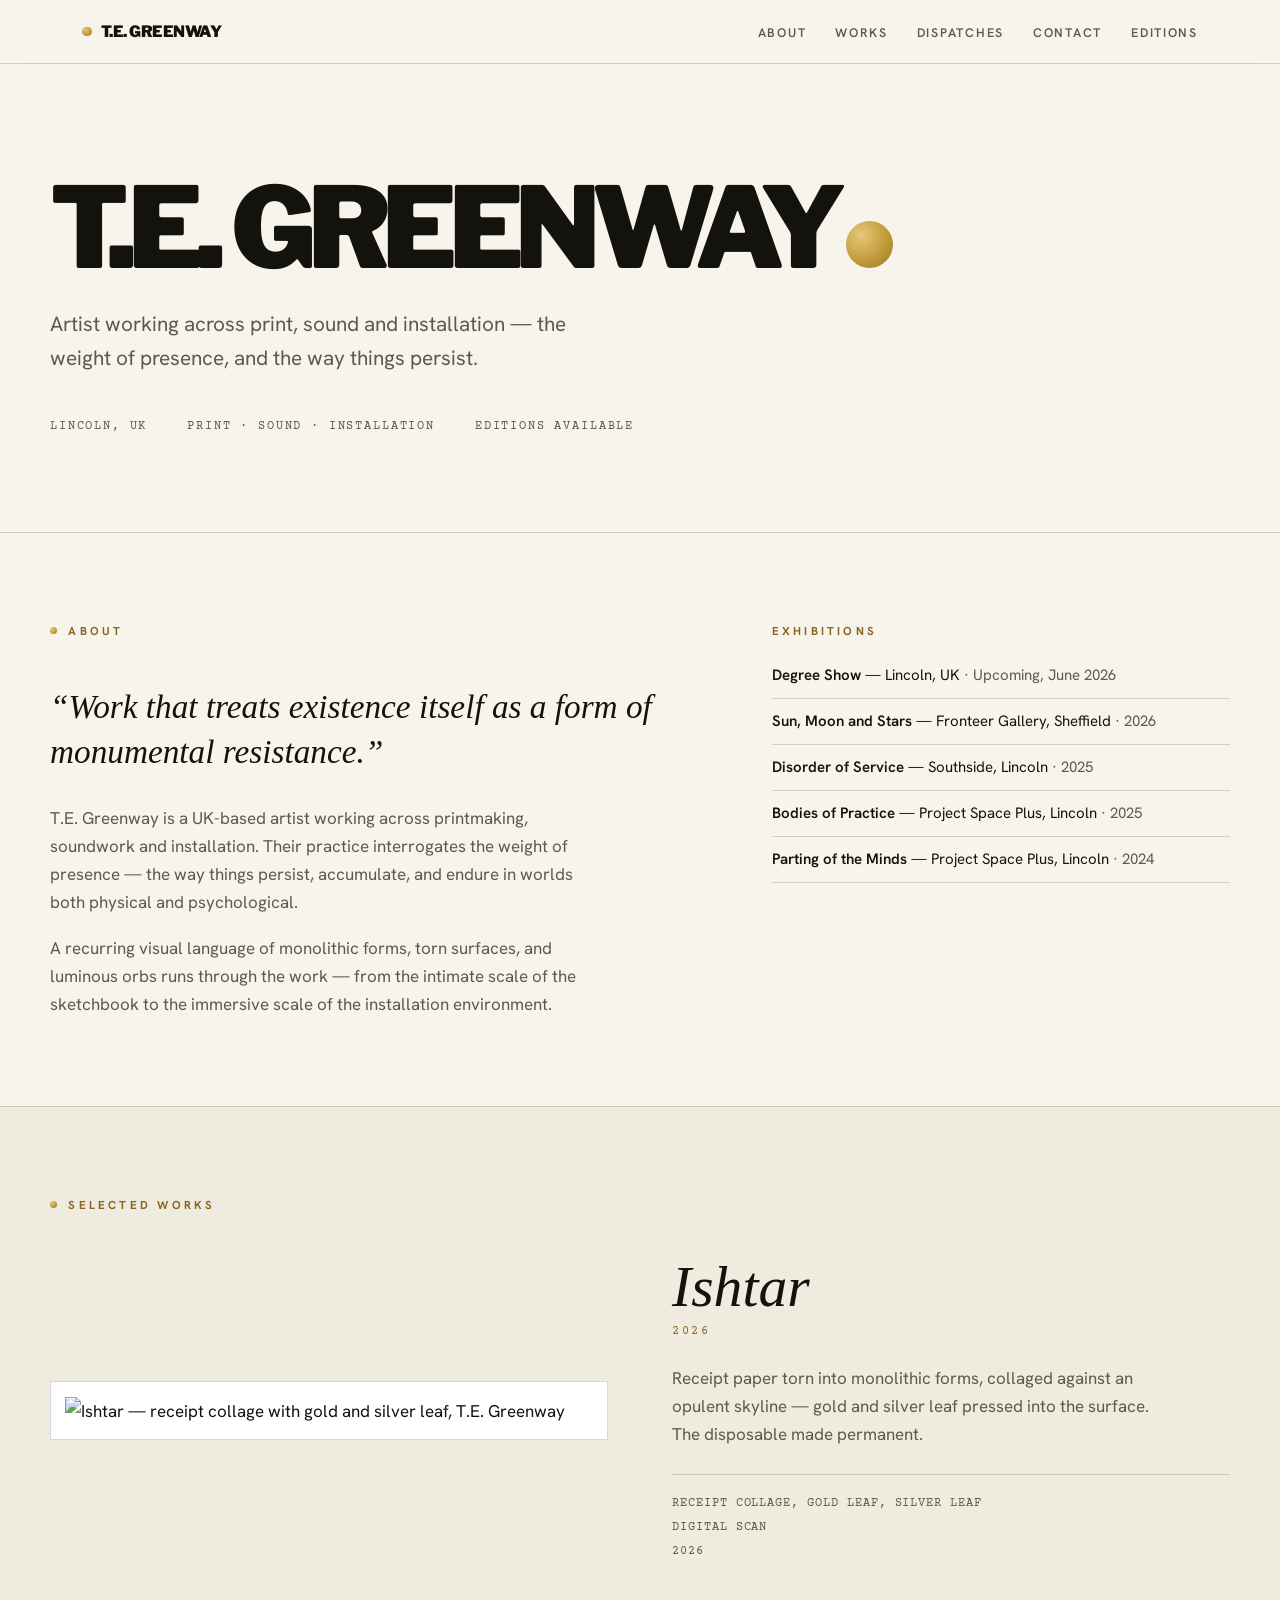
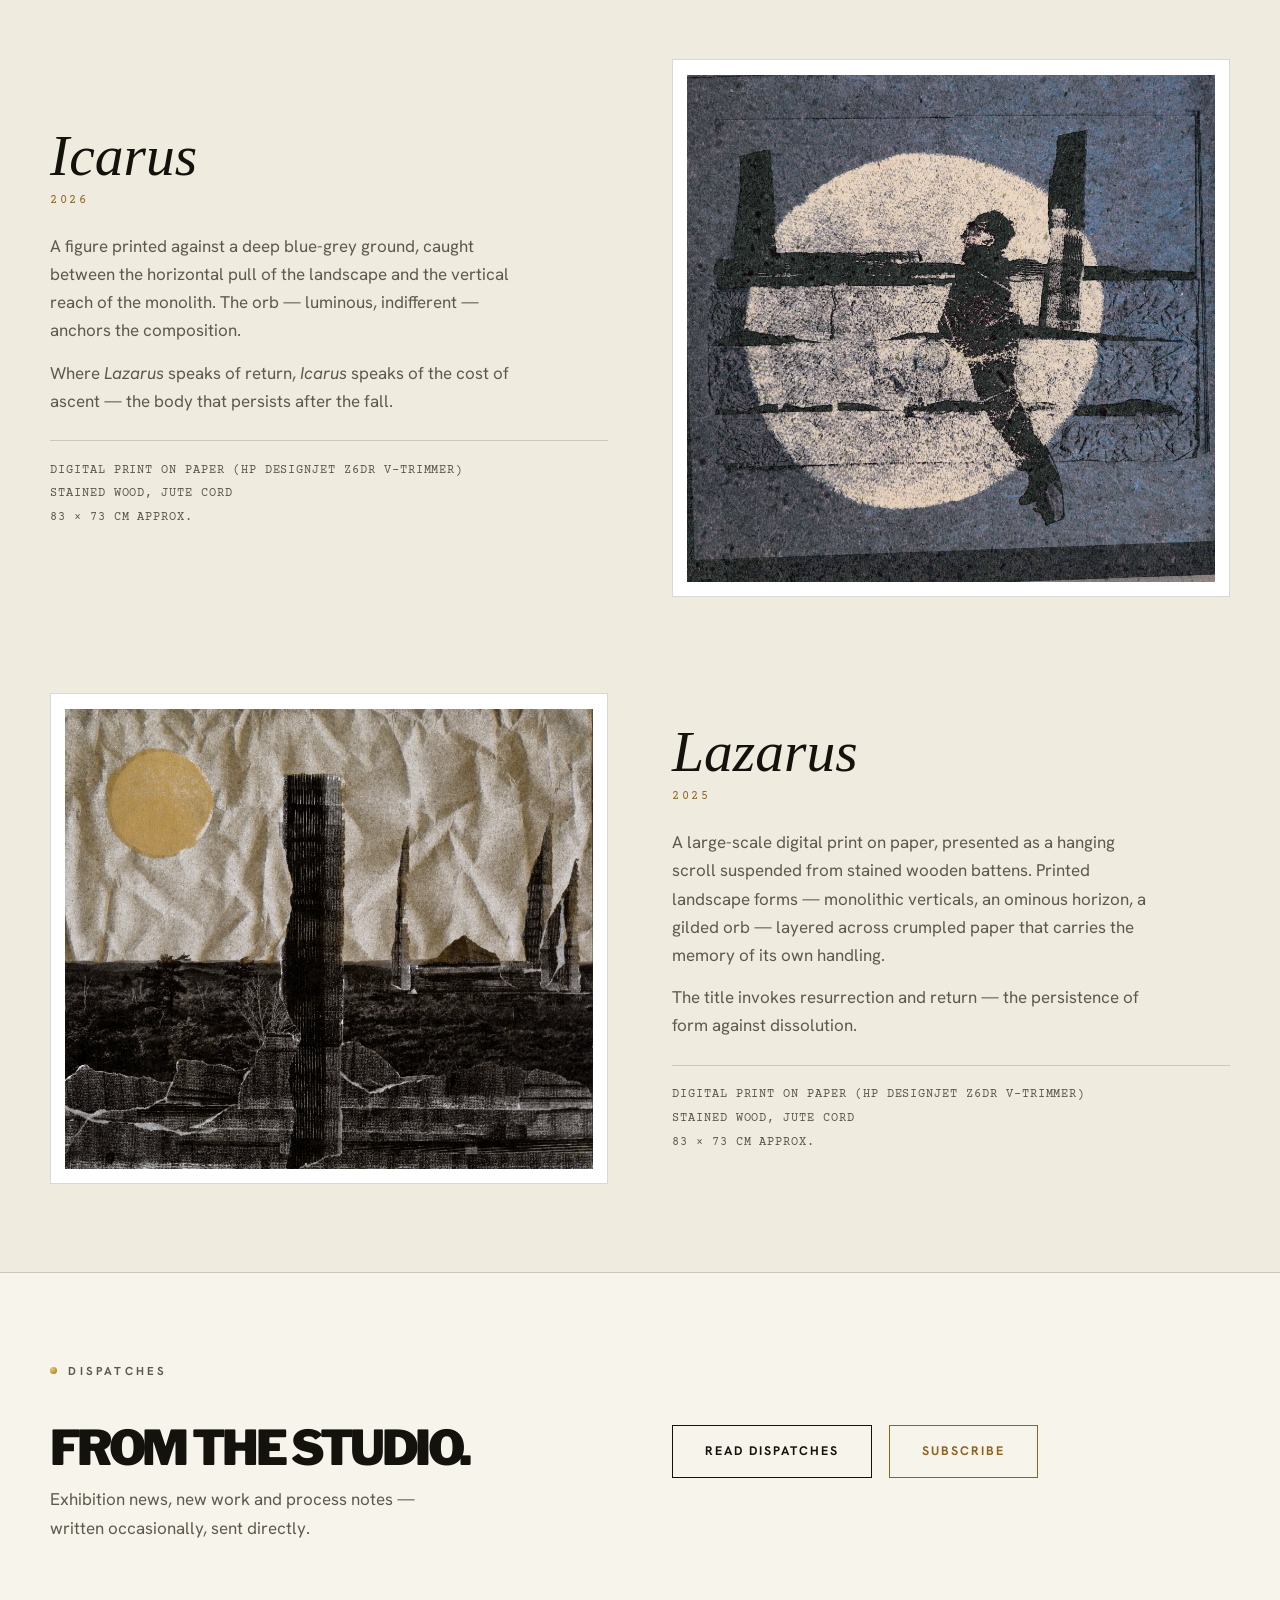
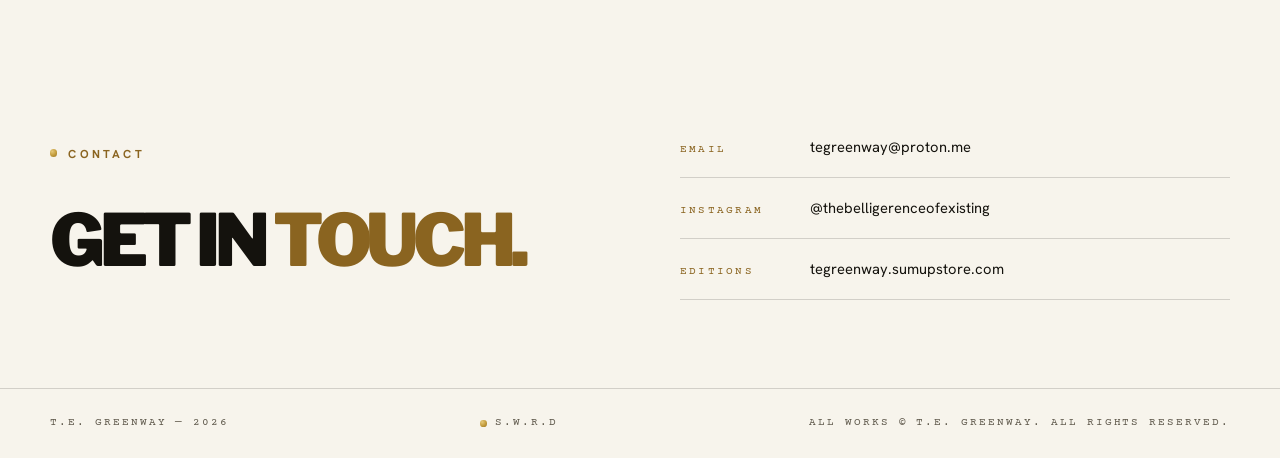
==== commit 1cf7ebfa: "Add files via upload" ====
--- a/index.html
+++ b/index.html
@@ -3,7 +3,7 @@
 <head>
 <meta charset="UTF-8">
 <meta name="viewport" content="width=device-width, initial-scale=1.0">
-<title>T.E. GREENWAY</title>
+<title>T.E. Greenway — Print, Sound &amp; Installation</title>
 <meta name="description" content="T.E. Greenway — artist working across print, sound and installation. Based in Lincoln, UK. Limited editions available.">
 <meta property="og:title" content="T.E. Greenway">
 <meta property="og:description" content="Artist working across print, sound and installation. Based in Lincoln, UK. Limited editions available.">
@@ -11,302 +11,227 @@
 <meta property="og:url" content="https://tgrnwy.github.io/grnwysite">
 <meta property="og:type" content="website">
 <meta name="twitter:card" content="summary_large_image">
-<meta name="twitter:title" content="T.E. Greenway">
-<meta name="twitter:description" content="Artist working across print, sound and installation. Based in Lincoln, UK.">
-<meta name="twitter:image" content="https://tgrnwy.github.io/grnwysite/lazarus_archive_scan.jpg">
 <link rel="icon" type="image/svg+xml" href="favicon.svg">
-<link rel="icon" type="image/x-icon" href="favicon.ico">
 <link rel="preconnect" href="https://fonts.googleapis.com">
-<link href="https://fonts.googleapis.com/css2?family=IM+Fell+English:ital@0;1&family=Cormorant+Garamond:ital,wght@0,300;0,400;1,300&family=Courier+Prime&family=UnifrakturMaguntia&display=swap" rel="stylesheet">
-<style>
-  *, *::before, *::after { margin: 0; padding: 0; box-sizing: border-box; }
-  :root {
-    --black: #0a0a08; --off-black: #111110; --dark: #1a1a17;
-    --warm-grey: #3a3832; --mid: #9a9488; --light: #c8c4b8;
-    --cream: #e8e4d8; --accent: #c8a96e; --white: #f2ede4;
-  }
-  html { scroll-behavior: smooth; }
-  body { background: var(--black); color: var(--light); font-family: 'Cormorant Garamond', Georgia, serif; font-weight: 300; font-size: 18px; line-height: 1.6; cursor: crosshair; overflow-x: hidden; }
-  body::before { content: ''; position: fixed; inset: 0; background-image: url("data:image/svg+xml,%3Csvg viewBox='0 0 256 256' xmlns='http://www.w3.org/2000/svg'%3E%3Cfilter id='noise'%3E%3CfeTurbulence type='fractalNoise' baseFrequency='0.9' numOctaves='4' stitchTiles='stitch'/%3E%3C/filter%3E%3Crect width='100%25' height='100%25' filter='url(%23noise)' opacity='0.04'/%3E%3C/svg%3E"); pointer-events: none; z-index: 999; opacity: 0.4; }
-
-  /* NAV */
-  nav { position: fixed; top: 0; left: 0; right: 0; z-index: 100; padding: 1.8rem 4rem; display: flex; justify-content: space-between; align-items: center; background: linear-gradient(to bottom, rgba(10,10,8,0.95), transparent); }
-  nav .logo { font-family: 'IM Fell English', serif; font-size: 0.82rem; letter-spacing: 0.18em; color: var(--cream); text-decoration: none; text-transform: uppercase; }
-  nav ul { list-style: none; display: flex; gap: 2.5rem; }
-  nav ul a { font-family: 'Courier Prime', monospace; font-size: 0.66rem; letter-spacing: 0.22em; text-transform: uppercase; color: var(--mid); text-decoration: none; transition: color 0.3s; }
-  nav ul a:hover { color: var(--cream); }
-
-  /* HERO */
-  #hero { height: 40vh; min-height: 300px; display: flex; flex-direction: column; justify-content: flex-end; padding: 0 4rem 3rem; position: relative; overflow: hidden; }
-  .hero-swrd { font-family: 'UnifrakturMaguntia', cursive; font-size: 1.4rem; line-height: 1; color: var(--warm-grey); opacity: 0.18; position: absolute; bottom: 3.5rem; right: 4rem; pointer-events: none; user-select: none; }
-  .hero-latin { font-family: 'IM Fell English', serif; font-style: italic; font-size: 0.78rem; letter-spacing: 0.25em; color: var(--warm-grey); margin-bottom: 1.5rem; text-transform: uppercase; }
-  .hero-name { font-family: 'IM Fell English', serif; font-size: clamp(1.4rem, 3vw, 2.2rem); line-height: 1; color: var(--white); letter-spacing: 0.08em; margin-bottom: 0.4rem; }
-  .hero-name span { color: var(--accent); font-style: italic; }
-  .hero-sub { margin-top: 2rem; font-family: 'Courier Prime', monospace; font-size: 0.66rem; letter-spacing: 0.28em; text-transform: uppercase; color: var(--warm-grey); display: flex; gap: 3rem; flex-wrap: wrap; }
-  .hero-rule { position: absolute; right: 4rem; top: 15%; bottom: 15%; width: 1px; background: linear-gradient(to bottom, transparent, var(--warm-grey) 30%, var(--warm-grey) 70%, transparent); opacity: 0.2; }
-  .hero-rule-label { position: absolute; right: 4.7rem; top: 50%; transform: translateY(-50%) rotate(90deg); font-family: 'Courier Prime', monospace; font-size: 0.58rem; letter-spacing: 0.3em; color: var(--warm-grey); text-transform: uppercase; white-space: nowrap; }
-
-  /* SECTIONS */
-  section { padding: 5rem 4rem; }
-  .section-label { font-family: 'Courier Prime', monospace; font-size: 0.6rem; letter-spacing: 0.38em; text-transform: uppercase; color: var(--warm-grey); margin-bottom: 3rem; display: flex; align-items: center; gap: 1.5rem; }
-  .section-label::after { content: ''; width: 3rem; height: 1px; background: var(--warm-grey); opacity: 0.4; }
-
-  /* ABOUT */
-  #about { background: var(--off-black); display: grid; grid-template-columns: 5fr 4fr; gap: 6rem; align-items: start; }
-  .about-statement { font-family: 'IM Fell English', serif; font-size: clamp(1.5rem, 2.3vw, 2rem); line-height: 1.35; color: var(--cream); font-style: italic; margin-bottom: 2rem; }
-  .about-body { font-size: 1rem; line-height: 1.9; color: var(--mid); max-width: 48ch; }
-  .about-body p + p { margin-top: 1.2rem; }
-  .about-right { padding-top: 4rem; }
-
-  /* EXHIBITIONS */
-  .exhibitions-heading { font-family: 'Courier Prime', monospace; font-size: 0.6rem; letter-spacing: 0.38em; text-transform: uppercase; color: var(--warm-grey); margin-bottom: 1rem; }
-  .exhibition-item { font-family: 'Cormorant Garamond', serif; font-size: 0.92rem; color: var(--mid); padding: 0.6rem 0; border-bottom: 1px solid rgba(255,255,255,0.05); line-height: 1.5; transition: color 0.3s; }
-  .exhibition-item:hover { color: var(--light); }
-
-  /* DISPATCHES / MAILING */
-  #dispatches { background: var(--black); border-top: 1px solid rgba(255,255,255,0.04); }
-  .dispatches-inner { display: grid; grid-template-columns: 1fr 1fr; gap: 6rem; align-items: center; }
-  .dispatches-text h2 { font-family: 'IM Fell English', serif; font-size: clamp(2rem, 4vw, 3.5rem); line-height: 1; color: var(--cream); font-style: italic; margin-bottom: 1rem; }
-  .dispatches-text p { font-size: 1rem; line-height: 1.8; color: var(--mid); max-width: 40ch; }
-
-  /* Substack link */
-  .substack-link { display: inline-block; font-family: 'Courier Prime', monospace; font-size: 0.65rem; letter-spacing: 0.3em; text-transform: uppercase; color: var(--mid); background: transparent; border: 1px solid var(--warm-grey); padding: 0.9rem 2rem; text-decoration: none; transition: all 0.3s; margin-top: 1.5rem; }
-  .substack-link:hover { background: var(--warm-grey); color: var(--cream); }
-
-  /* WORKS */
-  #work { background: var(--off-black); }
-  .work-piece { display: grid; grid-template-columns: 1fr 1fr; gap: 4rem; align-items: center; margin-bottom: 6rem; }
-  .work-piece:last-child { margin-bottom: 0; }
-  .work-piece.reverse { direction: rtl; }
-  .work-piece.reverse > * { direction: ltr; }
-  .work-image-wrap { display: flex; flex-direction: column; }
-  .work-image { position: relative; overflow: hidden; background: var(--dark); cursor: zoom-in; }
-  .work-image img { width: 100%; height: 100%; object-fit: cover; display: block; transition: transform 0.8s cubic-bezier(0.25, 0.46, 0.45, 0.94); pointer-events: none; user-select: none; -webkit-user-drag: none; }
-  .work-image:hover img { transform: scale(1.03); }
-  .work-image-icarus img { filter: brightness(1.15) contrast(1.1) saturate(1.1); }
-  .work-text { padding: 0.5rem 0; }
-  .work-number { font-family: 'Courier Prime', monospace; font-size: 0.58rem; letter-spacing: 0.4em; color: var(--accent); text-transform: uppercase; margin-bottom: 1rem; }
-  .work-title { font-family: 'IM Fell English', serif; font-size: clamp(2.5rem, 5vw, 4.5rem); line-height: 0.92; color: var(--cream); font-style: italic; margin-bottom: 1.5rem; }
-  .work-desc { font-size: 1rem; line-height: 1.9; color: var(--mid); max-width: 42ch; margin-bottom: 1.2rem; }
-  .work-meta { font-family: 'Courier Prime', monospace; font-size: 0.6rem; letter-spacing: 0.18em; text-transform: uppercase; color: var(--warm-grey); padding-top: 1.2rem; border-top: 1px solid rgba(255,255,255,0.06); line-height: 2.2; }
-
-  /* LIGHTBOX */
-  .lightbox { display: none; position: fixed; inset: 0; background: rgba(8,8,6,0.97); z-index: 500; align-items: center; justify-content: center; cursor: zoom-out; }
-  .lightbox.active { display: flex; }
-  .lightbox img { max-width: 90vw; max-height: 90vh; object-fit: contain; pointer-events: none; user-select: none; -webkit-user-drag: none; box-shadow: 0 0 80px rgba(0,0,0,0.8); }
-  .lightbox-close { position: absolute; top: 2rem; right: 2rem; font-family: 'Courier Prime', monospace; font-size: 0.65rem; letter-spacing: 0.3em; color: var(--mid); cursor: pointer; text-transform: uppercase; transition: color 0.3s; }
-  .lightbox-close:hover { color: var(--cream); }
-  .lightbox-caption { position: absolute; bottom: 2rem; left: 50%; transform: translateX(-50%); font-family: 'Courier Prime', monospace; font-size: 0.6rem; letter-spacing: 0.25em; color: var(--warm-grey); text-transform: uppercase; white-space: nowrap; }
-
-  /* CONTACT */
-  #contact { background: var(--black); min-height: 50vh; display: flex; flex-direction: column; justify-content: center; border-top: 1px solid rgba(255,255,255,0.04); }
-  .contact-inner { display: grid; grid-template-columns: 1fr 1fr; gap: 8rem; align-items: center; }
-  .contact-heading { font-family: 'IM Fell English', serif; font-size: clamp(3rem, 7vw, 6rem); line-height: 0.88; color: var(--cream); }
-  .contact-heading em { color: var(--accent); font-style: italic; }
-  .contact-links { display: flex; flex-direction: column; }
-  .contact-link { display: flex; align-items: baseline; gap: 2rem; text-decoration: none; color: var(--mid); font-family: 'Courier Prime', monospace; font-size: 0.7rem; letter-spacing: 0.18em; text-transform: uppercase; padding: 1.2rem 0; border-bottom: 1px solid rgba(255,255,255,0.05); transition: color 0.3s; }
-  .contact-link:hover { color: var(--cream); }
-  .contact-link .link-label { color: var(--accent); min-width: 5rem; }
-
-  /* FOOTER */
-  footer { padding: 1.8rem 4rem; background: var(--off-black); display: flex; justify-content: space-between; align-items: center; border-top: 1px solid rgba(255,255,255,0.04); }
-  footer p { font-family: 'Courier Prime', monospace; font-size: 0.56rem; letter-spacing: 0.25em; text-transform: uppercase; color: var(--warm-grey); }
-  .footer-swrd { font-family: 'UnifrakturMaguntia', cursive; font-size: 1.2rem; color: var(--warm-grey); opacity: 0.5; }
-
-  /* MOBILE */
-  @media (max-width: 768px) {
-    nav { padding: 1.4rem 1.8rem; }
-    nav ul { gap: 1.2rem; }
-    nav ul li { display: none; }
-    nav ul li:last-child { display: block; }
-    section { padding: 4rem 1.8rem; }
-    #about { grid-template-columns: 1fr; gap: 2.5rem; }
-    .about-right { padding-top: 0; }
-    .dispatches-inner { grid-template-columns: 1fr; gap: 2.5rem; }
-    .work-piece, .work-piece.reverse { grid-template-columns: 1fr; direction: ltr; gap: 2rem; }
-    .contact-inner { grid-template-columns: 1fr; gap: 2.5rem; }
-    .hero-rule, .hero-rule-label { display: none; }
-    #hero { padding: 0 1.8rem 2.5rem; }
-    .hero-sub { flex-direction: column; gap: 0.6rem; }
-    footer { flex-direction: column; gap: 0.8rem; text-align: center; padding: 1.8rem; }
-  }
-</style>
+<link rel="preconnect" href="https://fonts.gstatic.com" crossorigin>
+<link href="https://fonts.googleapis.com/css2?family=IM+Fell+English:ital@0;1&family=Libre+Franklin:wght@900&family=Hanken+Grotesk:wght@400;600;700&family=Courier+Prime&display=swap" rel="stylesheet">
+<link rel="stylesheet" href="styles.css">
 </head>
 <body>
 
-<script>
-  document.addEventListener('contextmenu', function(e) { if (e.target.tagName === 'IMG') e.preventDefault(); });
-  document.addEventListener('dragstart', function(e) { if (e.target.tagName === 'IMG') e.preventDefault(); });
-</script>
-
-<!-- LIGHTBOX -->
-<div class="lightbox" id="lightbox">
-  <span class="lightbox-close" onclick="closeLightbox()">Close ✕</span>
+<a class="skip-link" href="#main">Skip to content</a>
+
+<header class="site-head">
+  <div class="nav-inner">
+    <a href="#hero" class="logo"><span class="orb" aria-hidden="true"></span>T.E. Greenway</a>
+    <nav aria-label="Main">
+      <ul>
+        <li><a href="#about">About</a></li>
+        <li><a href="#work">Works</a></li>
+        <li><a href="dispatches.html">Dispatches</a></li>
+        <li><a href="#contact">Contact</a></li>
+        <li><a href="https://tegreenway.sumupstore.com" target="_blank" rel="noopener">Editions</a></li>
+      </ul>
+    </nav>
+  </div>
+</header>
+
+<main id="main">
+
+<!-- ============ HERO ============ -->
+<section id="hero">
+  <div class="inner">
+    <h1 class="hero-name">T.E. Greenway<span class="orb" aria-hidden="true"></span></h1>
+    <p class="hero-line">Artist working across print, sound and installation — the weight of presence, and the way things persist.</p>
+    <div class="hero-meta">
+      <span>Lincoln, UK</span>
+      <span>Print · Sound · Installation</span>
+      <span>Editions available</span>
+    </div>
+  </div>
+</section>
+
+<!-- ============ ABOUT ============ -->
+<section id="about">
+  <div class="inner">
+    <div>
+      <p class="section-label"><span class="orb" aria-hidden="true"></span>About</p>
+      <p class="about-statement">&ldquo;Work that treats existence itself as a form of monumental resistance.&rdquo;</p>
+      <div class="about-body">
+        <p>T.E. Greenway is a UK-based artist working across printmaking, soundwork and installation. Their practice interrogates the weight of presence — the way things persist, accumulate, and endure in worlds both physical and psychological.</p>
+        <p>A recurring visual language of monolithic forms, torn surfaces, and luminous orbs runs through the work — from the intimate scale of the sketchbook to the immersive scale of the installation environment.</p>
+      </div>
+    </div>
+    <div class="exhibitions">
+      <h3>Exhibitions</h3>
+      <!-- =====================================================
+           EDIT EXHIBITIONS HERE
+           Copy a <li> line, newest at the top.
+      ====================================================== -->
+      <ul>
+        <li><strong>Degree Show</strong> — Lincoln, UK <span>· Upcoming, June 2026</span></li>
+        <li><strong>Sun, Moon and Stars</strong> — Fronteer Gallery, Sheffield <span>· 2026</span></li>
+        <li><strong>Disorder of Service</strong> — Southside, Lincoln <span>· 2025</span></li>
+        <li><strong>Bodies of Practice</strong> — Project Space Plus, Lincoln <span>· 2025</span></li>
+        <li><strong>Parting of the Minds</strong> — Project Space Plus, Lincoln <span>· 2024</span></li>
+      </ul>
+    </div>
+  </div>
+</section>
+
+<!-- ============ SELECTED WORKS ============ -->
+<section id="work">
+  <div class="inner">
+    <p class="section-label"><span class="orb" aria-hidden="true"></span>Selected works</p>
+
+    <!-- =====================================================
+         ADD A NEW WORK:
+         1. Copy one whole <article> block below.
+         2. Paste it at the top of the list (newest first).
+         3. Change: the image filename (twice), alt text,
+            title, year, description and metadata lines.
+         4. Add class="reverse" to alternate image sides.
+    ====================================================== -->
+
+    <!-- WORK: Ishtar -->
+    <article class="work-piece">
+      <figure class="work-figure">
+        <div class="work-image" data-full="Ishtar_2026.jpg" data-caption="Ishtar — 2026" role="button" tabindex="0" aria-label="View Ishtar full size">
+          <img src="Ishtar_2026.jpg" alt="Ishtar — receipt collage with gold and silver leaf, T.E. Greenway" loading="lazy">
+        </div>
+      </figure>
+      <div class="work-text">
+        <h3 class="work-title">Ishtar</h3>
+        <p class="work-year">2026</p>
+        <p class="work-desc">Receipt paper torn into monolithic forms, collaged against an opulent skyline — gold and silver leaf pressed into the surface. The disposable made permanent.</p>
+        <div class="work-meta">
+          Receipt collage, gold leaf, silver leaf<br>
+          Digital scan<br>
+          2026
+        </div>
+      </div>
+    </article>
+
+    <!-- WORK: Icarus -->
+    <article class="work-piece reverse">
+      <figure class="work-figure">
+        <div class="work-image" data-full="Icarus_archive_scan.jpg" data-caption="Icarus — 2026" role="button" tabindex="0" aria-label="View Icarus full size">
+          <img src="Icarus_archive_scan.jpg" alt="Icarus — digital print, figure against a blue-grey ground, T.E. Greenway" loading="lazy">
+        </div>
+      </figure>
+      <div class="work-text">
+        <h3 class="work-title">Icarus</h3>
+        <p class="work-year">2026</p>
+        <p class="work-desc">A figure printed against a deep blue-grey ground, caught between the horizontal pull of the landscape and the vertical reach of the monolith. The orb — luminous, indifferent — anchors the composition.</p>
+        <p class="work-desc">Where <em>Lazarus</em> speaks of return, <em>Icarus</em> speaks of the cost of ascent — the body that persists after the fall.</p>
+        <div class="work-meta">
+          Digital print on paper (HP DesignJet Z6dr V-Trimmer)<br>
+          Stained wood, jute cord<br>
+          83 × 73 cm approx.
+        </div>
+      </div>
+    </article>
+
+    <!-- WORK: Lazarus -->
+    <article class="work-piece">
+      <figure class="work-figure">
+        <div class="work-image" data-full="lazarus_archive_scan.jpg" data-caption="Lazarus — 2025" role="button" tabindex="0" aria-label="View Lazarus full size">
+          <img src="lazarus_archive_scan.jpg" alt="Lazarus — large-scale digital print presented as a hanging scroll, T.E. Greenway" loading="lazy">
+        </div>
+      </figure>
+      <div class="work-text">
+        <h3 class="work-title">Lazarus</h3>
+        <p class="work-year">2025</p>
+        <p class="work-desc">A large-scale digital print on paper, presented as a hanging scroll suspended from stained wooden battens. Printed landscape forms — monolithic verticals, an ominous horizon, a gilded orb — layered across crumpled paper that carries the memory of its own handling.</p>
+        <p class="work-desc">The title invokes resurrection and return — the persistence of form against dissolution.</p>
+        <div class="work-meta">
+          Digital print on paper (HP DesignJet Z6dr V-Trimmer)<br>
+          Stained wood, jute cord<br>
+          83 × 73 cm approx.
+        </div>
+      </div>
+    </article>
+
+  </div>
+</section>
+
+<!-- ============ DISPATCHES TEASER ============ -->
+<section id="dispatches-teaser">
+  <div class="inner">
+    <div>
+      <p class="section-label"><span class="orb" aria-hidden="true"></span>Dispatches</p>
+      <h2 class="teaser-title">From the studio.</h2>
+      <p>Exhibition news, new work and process notes — written occasionally, sent directly.</p>
+    </div>
+    <div>
+      <a href="dispatches.html" class="btn">Read Dispatches</a>
+      <a href="https://tegreenway.substack.com/subscribe" class="btn gold" target="_blank" rel="noopener">Subscribe</a>
+    </div>
+  </div>
+</section>
+
+<!-- ============ CONTACT ============ -->
+<section id="contact">
+  <div class="inner">
+    <div>
+      <p class="section-label"><span class="orb" aria-hidden="true"></span>Contact</p>
+      <h2 class="contact-heading">Get in <em>touch.</em></h2>
+    </div>
+    <div class="contact-links">
+      <a href="mailto:tegreenway@proton.me" class="contact-link"><span class="label">Email</span><span>tegreenway@proton.me</span></a>
+      <a href="https://instagram.com/thebelligerenceofexisting" class="contact-link" target="_blank" rel="noopener"><span class="label">Instagram</span><span>@thebelligerenceofexisting</span></a>
+      <a href="https://tegreenway.sumupstore.com" class="contact-link" target="_blank" rel="noopener"><span class="label">Editions</span><span>tegreenway.sumupstore.com</span></a>
+    </div>
+  </div>
+</section>
+
+</main>
+
+<footer>
+  <div class="footer-inner">
+    <p>T.E. Greenway — 2026</p>
+    <p class="footer-mark"><span class="orb" aria-hidden="true"></span>S.W.R.D</p>
+    <p>All works © T.E. Greenway. All rights reserved.</p>
+  </div>
+</footer>
+
+<!-- ============ LIGHTBOX ============ -->
+<div class="lightbox" id="lightbox" role="dialog" aria-modal="true" aria-label="Artwork viewer">
+  <button class="lightbox-close" id="lightbox-close">Close ✕</button>
   <img id="lightbox-img" src="" alt="">
   <p class="lightbox-caption" id="lightbox-caption"></p>
 </div>
 
-<nav>
-  <a href="#hero" class="logo">T.E. Greenway</a>
-  <ul>
-    <li><a href="#about">About</a></li>
-    <li><a href="#dispatches">Dispatches</a></li>
-    <li><a href="#work">Work</a></li>
-    <li><a href="#contact">Contact</a></li>
-    <li><a href="https://tegreenway.sumupstore.com" target="_blank">Editions</a></li>
-  </ul>
-</nav>
-
-<!-- HERO -->
-<section id="hero">
-  <div class="hero-rule"></div>
-  <div class="hero-rule-label">Print - Sound - Installation</div>
-  <div class="hero-swrd">S.W.R.D</div>
-  <p class="hero-name">T.E. <span>GREENWAY</span></p>
-  <div class="hero-sub">
-    <span>Based - Lincoln, UK</span>
-    <span>Print, Sound &amp; Installation</span>
-    <span>Editions available on request</span>
-  </div>
-</section>
-
-<!-- ABOUT -->
-<section id="about">
-  <div>
-    <div class="section-label">00 — About</div>
-    <p class="about-statement">"Work that treats existence itself as a form of monumental resistance."</p>
-    <div class="about-body">
-      <p>T.E. Greenway is a UK-based artist working across printmaking, soundwork and installation. Their practice interrogates the weight of presence - the way things persist, accumulate, and endure in worlds both physical and psychological.</p>
-      <p>A recurring visual language of monolithic forms, torn surfaces, and luminous orbs runs through the work - from the intimate scale of the sketchbook to the immersive scale of the installation environment.</p>
-    </div>
-  </div>
-  <div class="about-right">
-    <div class="exhibitions">
-      <p class="exhibitions-heading">Exhibitions</p>
-      <!-- =====================================================
-           EDIT YOUR EXHIBITIONS HERE
-           Format: Title — Gallery, City — Year
-      ====================================================== -->
-      <div class="exhibition-item">[DEGREE SHOW] - [LINCOLN], [LINCOLN, UK] - UPCOMING / JUNE 2026</div>
-	  <div class="exhibition-item">[SUN, MOON AND STARS] - [FRONTEER GALLERY], [SHEFFIELD, UK] - 2026</div>
-	  <div class="exhibition-item">[DISORDER OF SERVICE] - [SOUTHSIDE], [LINCOLN, UK] - 2025</div>
-      <div class="exhibition-item">[BODIES OF PRACTICE] - [PROJECT SPACE PLUS], [LINCOLN, UK] - 2025</div>
-      <div class="exhibition-item">[PARTING OF THE MINDS] - [PROJECT SPACE PLUS], [LINCOLN, UK] - 2024</div>
-    </div>
-  </div>
-</section>
-
-<!-- DISPATCHES / MAILING LIST -->
-<section id="dispatches">
-  <div class="dispatches-inner">
-    <div class="dispatches-text">
-      <div class="section-label">01 - Dispatches</div>
-      <h2>Stay in the loop.</h2>
-      <p>Exhibition news, new work and process updates - direct to your inbox.</p>
-    </div>
-    <div>
-      <a href="https://tegreenway.substack.com" class="substack-link" target="_blank">Subscribe via Substack</a>
-    </div>
-  </div>
-</section>
-
-<!-- WORKS -->
-<section id="work">
-  <div class="section-label">02 - Selected Works</div>
-
-  <!-- LAZARUS -->
-  <div class="work-piece">
-    <div class="work-image-wrap">
-      <div class="work-image" onclick="openLightbox('lazarus_archive_scan.jpg', 'Lazarus - 2025')">
-        <img src="lazarus_archive_scan.jpg" alt="Lazarus — T.E. Greenway">
-      </div>
-    </div>
-    <div class="work-text">
-      <p class="work-number">Work 01 - 2025</p>
-      <h2 class="work-title">Lazarus</h2>
-      <p class="work-desc"> A large-scale digital print on paper, presented as a hanging scroll suspended from stained wooden battens. Printed landscape forms -  monolithic verticals, an ominous horizon, a gilded orb - layered across crumpled paper that carries the memory of its own handling.</p>
-      <p class="work-desc">The title invokes resurrection and return - the persistence of form against dissolution.</p>
-      <div class="work-meta">
-        Digital print on paper - (HP DesignJet Z6dr V-Trimmer)<br>
-        Stained wood, jute cord<br>
-        83 x 73 cm approx<br>
-		  <br>
-      </div>
-    </div>
-  </div>
-
-  <!-- ICARUS -->
-  <div class="work-piece reverse">
-    <div class="work-image-wrap">
-      <div class="work-image work-image-icarus" onclick="openLightbox('Icarus_archive_scan.jpg', 'Icarus - 2026')">
-        <img src="Icarus_archive_scan.jpg" alt="Icarus — T.E. Greenway">
-      </div>
-    </div>
-    <div class="work-text">
-      <p class="work-number">Work 02 - 2026</p>
-      <h2 class="work-title">Icarus</h2>
-      <p class="work-desc">A figure printed against a deep blue-grey ground, caught between the horizontal pull of the landscape and the vertical reach of the monolith. The orb - luminous, indifferent - anchors the composition.</p>
-      <p class="work-desc">Where Lazarus speaks of return, Icarus speaks of the cost of ascent - the body that persists after the fall.</p>
-      <div class="work-meta">
-      	Digital print on paper - (HP DesignJet Z6dr V-Trimmer)<br>
-        Stained wood, jute cord<br>
-        83 x 73 cm approx<br>
-		  <br>
-      </div>
-    </div>
-  </div>
-
-  <!-- ISHTAR -->
-  <div class="work-piece">
-    <div class="work-image-wrap">
-      <div class="work-image" onclick="openLightbox('Ishtar_2026.jpg', 'Ishtar - 2026')">
-        <img src="Ishtar_2026.jpg" alt="Ishtar — T.E. Greenway">
-      </div>
-    </div>
-    <div class="work-text">
-      <p class="work-number">Work 03 - 2026</p>
-      <h2 class="work-title">Ishtar</h2>
-      <p class="work-desc">Receipt paper torn into monolithic forms, collaged against an opulent skyline - gold and silver leaf pressed into the surface. The disposable made permanent.</p>
-    <div class="work-meta">
-		Receipt collage, gold leaf, silver leaf<br>
-		Digital scan<br>
-        2026<br>
-		  <br>
-      </div>
-    </div>
-  </div>
-
-</section>
-
-<!-- CONTACT -->
-<section id="contact">
-  <div class="contact-inner">
-    <div>
-      <div class="section-label">03 - Contact</div>
-      <h2 class="contact-heading">Get<br>in<br><em>touch.</em></h2>
-    </div>
-    <div class="contact-links">
-      <a href="mailto:tegreenway@proton.me" class="contact-link"><span class="link-label">Email</span><span>tegreenway@proton.me</span></a>
-      <a href="https://instagram.com/thebelligerenceofexisting" class="contact-link" target="_blank"><span class="link-label">Instagram</span><span>@thebelligerenceofexisting</span></a>
-      <a href="https://tegreenway.sumupstore.com" class="contact-link" target="_blank"><span class="link-label">Editions</span><span>tegreenway.sumupstore.com</span></a>
-    </div>
-  </div>
-</section>
-
-<footer>
-  <p>T.E. GREENWAY - 2026</p>
-  <span class="footer-swrd">S.W.R.D</span>
-  <p>All works © T.E. GREENWAY. All rights reserved.</p>
-</footer>
-
 <script>
+  const lb = document.getElementById('lightbox');
+  const lbImg = document.getElementById('lightbox-img');
+  const lbCap = document.getElementById('lightbox-caption');
+  let lastFocus = null;
+
   function openLightbox(src, caption) {
-    document.getElementById('lightbox-img').src = src;
-    document.getElementById('lightbox-caption').textContent = caption;
-    document.getElementById('lightbox').classList.add('active');
+    lbImg.src = src;
+    lbImg.alt = caption;
+    lbCap.textContent = caption;
+    lb.classList.add('active');
     document.body.style.overflow = 'hidden';
+    lastFocus = document.activeElement;
+    document.getElementById('lightbox-close').focus();
   }
   function closeLightbox() {
-    document.getElementById('lightbox').classList.remove('active');
+    lb.classList.remove('active');
     document.body.style.overflow = '';
-  
+    if (lastFocus) lastFocus.focus();
+  }
+
+  document.querySelectorAll('.work-image').forEach(el => {
+    const open = () => openLightbox(el.dataset.full, el.dataset.caption);
+    el.addEventListener('click', open);
+    el.addEventListener('keydown', e => { if (e.key === 'Enter' || e.key === ' ') { e.preventDefault(); open(); } });
+  });
+  document.getElementById('lightbox-close').addEventListener('click', closeLightbox);
+  lb.addEventListener('click', e => { if (e.target === lb) closeLightbox(); });
+  document.addEventListener('keydown', e => { if (e.key === 'Escape' && lb.classList.contains('active')) closeLightbox(); });
+</script>
+
+</body>
+</html>
--- a/styles.css
+++ b/styles.css
@@ -0,0 +1,366 @@
+/* =====================================================
+   T.E. GREENWAY — site styles
+   Palette: paper / ink / gold leaf
+   You shouldn't need to edit this file to update content.
+   ===================================================== */
+
+*, *::before, *::after { margin: 0; padding: 0; box-sizing: border-box; }
+
+:root {
+  --paper:      #F7F4EC;   /* off-white base */
+  --paper-deep: #EFEBDF;   /* slightly deeper panel */
+  --ink:        #14120D;   /* near-black text */
+  --grey:       #5F594C;   /* secondary text (AA on paper) */
+  --line:       rgba(20, 18, 13, 0.16);
+  --gold:       #C29B3B;   /* gold leaf — large accents, rules, orb */
+  --gold-deep:  #8A6420;   /* gold at small sizes — readable */
+  --max:        1180px;
+
+  /* Structural display face: real Franklin Gothic Heavy if the
+     visitor has it, Libre Franklin 900 (its open revival) otherwise. */
+  --display: 'Franklin Gothic Heavy', 'Libre Franklin', 'Hanken Grotesk', sans-serif;
+  --track: -0.075em;       /* the -75 */
+}
+
+html { scroll-behavior: smooth; }
+
+body {
+  background: var(--paper);
+  color: var(--ink);
+  font-family: 'Hanken Grotesk', system-ui, sans-serif;
+  font-size: 17px;
+  line-height: 1.65;
+  -webkit-font-smoothing: antialiased;
+}
+
+img { max-width: 100%; display: block; }
+
+::selection { background: var(--gold); color: var(--ink); }
+
+/* ---- Accessibility floor ---- */
+:focus-visible { outline: 2px solid var(--gold-deep); outline-offset: 3px; }
+
+.skip-link {
+  position: absolute; left: 1rem; top: -3rem;
+  background: var(--ink); color: var(--paper);
+  padding: 0.5rem 1rem; font-size: 0.85rem; text-decoration: none;
+  z-index: 200; transition: top 0.2s;
+}
+.skip-link:focus { top: 1rem; }
+
+@media (prefers-reduced-motion: reduce) {
+  html { scroll-behavior: auto; }
+  *, *::before, *::after { transition: none !important; animation: none !important; }
+}
+
+/* ---- The orb (signature mark) ---- */
+.orb {
+  display: inline-block;
+  width: 0.62em; height: 0.62em;
+  border-radius: 50%;
+  background: radial-gradient(circle at 32% 30%, #E5C879, var(--gold) 55%, #9A7526);
+  flex: none;
+}
+
+/* ---- Nav ---- */
+header.site-head {
+  position: sticky; top: 0; z-index: 100;
+  background: rgba(247, 244, 236, 0.92);
+  backdrop-filter: blur(8px);
+  border-bottom: 1px solid var(--line);
+}
+.nav-inner {
+  max-width: var(--max); margin: 0 auto;
+  padding: 1.1rem 2rem;
+  display: flex; justify-content: space-between; align-items: center; gap: 1rem;
+}
+.logo {
+  font-family: var(--display);
+  font-weight: 900;
+  font-size: 0.98rem; letter-spacing: -0.03em; /* eased at small size */
+  text-transform: uppercase;
+  color: var(--ink); text-decoration: none;
+  display: flex; align-items: center; gap: 0.55rem;
+}
+nav ul { list-style: none; display: flex; gap: 1.8rem; flex-wrap: wrap; }
+nav a {
+  font-size: 0.78rem; font-weight: 600;
+  letter-spacing: 0.14em; text-transform: uppercase;
+  color: var(--grey); text-decoration: none;
+  padding: 0.2rem 0;
+  border-bottom: 2px solid transparent;
+  transition: color 0.2s, border-color 0.2s;
+}
+nav a:hover { color: var(--ink); }
+nav a[aria-current="page"] { color: var(--ink); border-bottom-color: var(--gold); }
+
+/* ---- Shared section scaffolding ---- */
+main { display: block; }
+section { padding: 5.5rem 2rem; }
+.inner { max-width: var(--max); margin: 0 auto; }
+
+.section-label {
+  display: flex; align-items: center; gap: 0.7rem;
+  font-size: 0.72rem; font-weight: 700;
+  letter-spacing: 0.28em; text-transform: uppercase;
+  color: var(--gold-deep);
+  margin-bottom: 2.8rem;
+}
+
+/* ---- Hero ---- */
+#hero { padding: 7rem 2rem 6rem; border-bottom: 1px solid var(--line); }
+.hero-name {
+  font-family: var(--display);
+  font-weight: 900;
+  text-transform: uppercase;
+  font-size: clamp(3rem, 9vw, 7rem);
+  line-height: 0.94;
+  letter-spacing: var(--track);
+  max-width: 14ch;
+}
+.hero-name .orb { width: 0.42em; height: 0.42em; margin: 0 0.06em; }
+.hero-line {
+  margin-top: 1.6rem;
+  font-size: clamp(1.05rem, 2vw, 1.3rem);
+  color: var(--grey); max-width: 44ch;
+}
+.hero-meta {
+  margin-top: 2.6rem;
+  display: flex; gap: 2.5rem; flex-wrap: wrap;
+  font-family: 'Courier Prime', monospace;
+  font-size: 0.72rem; letter-spacing: 0.16em; text-transform: uppercase;
+  color: var(--grey);
+}
+
+/* ---- About ---- */
+#about .inner { display: grid; grid-template-columns: 7fr 5fr; gap: 5rem; align-items: start; }
+.about-statement {
+  font-family: 'IM Fell English', serif;
+  font-style: italic;
+  font-size: clamp(1.5rem, 2.6vw, 2.1rem);
+  line-height: 1.35;
+  margin-bottom: 1.8rem;
+}
+.about-body p { color: var(--grey); max-width: 56ch; }
+.about-body p + p { margin-top: 1.1rem; }
+
+.exhibitions h3 {
+  font-size: 0.72rem; font-weight: 700;
+  letter-spacing: 0.28em; text-transform: uppercase;
+  color: var(--gold-deep); margin-bottom: 0.8rem;
+}
+.exhibitions ul { list-style: none; }
+.exhibitions li {
+  padding: 0.7rem 0;
+  border-bottom: 1px solid var(--line);
+  font-size: 0.94rem; line-height: 1.5;
+}
+.exhibitions li strong { font-weight: 600; }
+.exhibitions li span { color: var(--grey); }
+
+/* ---- Works ---- */
+#work { background: var(--paper-deep); border-top: 1px solid var(--line); border-bottom: 1px solid var(--line); }
+.work-piece {
+  display: grid; grid-template-columns: 1fr 1fr;
+  gap: 4rem; align-items: center;
+  margin-bottom: 6rem;
+}
+.work-piece:last-of-type { margin-bottom: 0; }
+.work-piece.reverse .work-figure { order: 2; }
+
+.work-figure { margin: 0; }
+.work-image {
+  background: #fff;
+  border: 1px solid var(--line);
+  padding: 0.9rem;             /* mounted like a print */
+  cursor: zoom-in;
+}
+.work-image img { width: 100%; height: auto; transition: opacity 0.3s; }
+.work-image:hover img { opacity: 0.92; }
+
+.work-title {
+  font-family: 'IM Fell English', serif;
+  font-style: italic; font-weight: 400;
+  font-size: clamp(2.3rem, 4.5vw, 3.6rem);
+  line-height: 1;
+  margin-bottom: 0.4rem;
+}
+.work-year {
+  font-family: 'Courier Prime', monospace;
+  font-size: 0.72rem; letter-spacing: 0.22em; text-transform: uppercase;
+  color: var(--gold-deep); margin-bottom: 1.4rem;
+}
+.work-desc { color: var(--grey); max-width: 48ch; }
+.work-desc + .work-desc { margin-top: 0.9rem; }
+
+/* archive / wall-label metadata */
+.work-meta {
+  margin-top: 1.6rem;
+  font-family: 'Courier Prime', monospace;
+  font-size: 0.74rem; line-height: 2;
+  letter-spacing: 0.08em; text-transform: uppercase;
+  color: var(--grey);
+  border-top: 1px solid var(--line);
+  padding-top: 1.1rem;
+}
+
+/* ---- Lightbox ---- */
+.lightbox {
+  display: none; position: fixed; inset: 0;
+  background: rgba(20, 18, 13, 0.94);
+  z-index: 500;
+  align-items: center; justify-content: center;
+  flex-direction: column; gap: 1.2rem;
+  padding: 2rem;
+}
+.lightbox.active { display: flex; }
+.lightbox img { max-width: 92vw; max-height: 82vh; object-fit: contain; }
+.lightbox-caption {
+  font-family: 'Courier Prime', monospace;
+  font-size: 0.72rem; letter-spacing: 0.2em; text-transform: uppercase;
+  color: var(--paper);
+}
+.lightbox-close {
+  position: absolute; top: 1.4rem; right: 1.6rem;
+  background: none; border: 1px solid rgba(247,244,236,0.4);
+  color: var(--paper);
+  font-family: 'Courier Prime', monospace;
+  font-size: 0.72rem; letter-spacing: 0.2em; text-transform: uppercase;
+  padding: 0.55rem 1rem; cursor: pointer;
+  transition: border-color 0.2s;
+}
+.lightbox-close:hover, .lightbox-close:focus-visible { border-color: var(--paper); }
+
+/* ---- Dispatches teaser (home) ---- */
+#dispatches-teaser .inner {
+  display: grid; grid-template-columns: 1fr 1fr; gap: 4rem; align-items: center;
+}
+.teaser-title {
+  font-family: var(--display);
+  font-weight: 900;
+  text-transform: uppercase;
+  letter-spacing: var(--track);
+  font-size: clamp(2rem, 4vw, 3rem);
+  line-height: 0.96; margin-bottom: 0.9rem;
+}
+#dispatches-teaser p { color: var(--grey); max-width: 42ch; }
+
+/* ---- Buttons ---- */
+.btn {
+  display: inline-block;
+  font-size: 0.78rem; font-weight: 700;
+  letter-spacing: 0.16em; text-transform: uppercase;
+  text-decoration: none;
+  padding: 0.95rem 2rem;
+  border: 1px solid var(--ink);
+  color: var(--ink);
+  transition: background 0.2s, color 0.2s;
+}
+.btn:hover { background: var(--ink); color: var(--paper); }
+.btn.gold { border-color: var(--gold-deep); color: var(--gold-deep); }
+.btn.gold:hover { background: var(--gold-deep); color: var(--paper); }
+.btn + .btn { margin-left: 0.8rem; }
+
+/* ---- Contact ---- */
+#contact .inner { display: grid; grid-template-columns: 1fr 1fr; gap: 5rem; align-items: center; }
+.contact-heading {
+  font-family: var(--display);
+  font-weight: 900;
+  text-transform: uppercase;
+  letter-spacing: var(--track);
+  font-size: clamp(2.6rem, 6vw, 4.5rem);
+  line-height: 0.92;
+}
+.contact-heading em { color: var(--gold-deep); font-style: normal; }
+.contact-links { display: flex; flex-direction: column; }
+.contact-link {
+  display: flex; align-items: baseline; gap: 1.6rem;
+  padding: 1.1rem 0;
+  border-bottom: 1px solid var(--line);
+  text-decoration: none; color: var(--ink);
+  font-size: 0.92rem;
+  transition: color 0.2s;
+}
+.contact-link:hover { color: var(--gold-deep); }
+.contact-link .label {
+  font-family: 'Courier Prime', monospace;
+  font-size: 0.7rem; letter-spacing: 0.2em; text-transform: uppercase;
+  color: var(--gold-deep); min-width: 6.5rem;
+}
+
+/* ---- Footer ---- */
+footer {
+  border-top: 1px solid var(--line);
+  padding: 1.6rem 2rem;
+}
+.footer-inner {
+  max-width: var(--max); margin: 0 auto;
+  display: flex; justify-content: space-between; align-items: center; gap: 1rem; flex-wrap: wrap;
+  font-family: 'Courier Prime', monospace;
+  font-size: 0.68rem; letter-spacing: 0.18em; text-transform: uppercase;
+  color: var(--grey);
+}
+.footer-mark { display: flex; align-items: center; gap: 0.5rem; }
+
+/* ---- Dispatches page ---- */
+.page-head { padding: 6rem 2rem 3.5rem; border-bottom: 1px solid var(--line); }
+.page-title {
+  font-family: var(--display);
+  font-weight: 900;
+  text-transform: uppercase;
+  letter-spacing: var(--track);
+  font-size: clamp(2.8rem, 6vw, 4.8rem);
+  line-height: 0.94;
+}
+.page-intro { margin-top: 1.2rem; color: var(--grey); max-width: 52ch; }
+.page-actions { margin-top: 2rem; }
+
+#posts { padding-top: 4rem; }
+.posts-status {
+  font-family: 'Courier Prime', monospace;
+  font-size: 0.78rem; letter-spacing: 0.14em; text-transform: uppercase;
+  color: var(--grey);
+}
+.post-list { list-style: none; }
+.post {
+  display: grid; grid-template-columns: 9rem 1fr;
+  gap: 2.5rem; align-items: baseline;
+  padding: 2rem 0;
+  border-bottom: 1px solid var(--line);
+}
+.post-date {
+  font-family: 'Courier Prime', monospace;
+  font-size: 0.72rem; letter-spacing: 0.14em; text-transform: uppercase;
+  color: var(--gold-deep);
+}
+.post-title-link {
+  font-family: 'IM Fell English', serif;
+  font-size: clamp(1.4rem, 2.4vw, 1.9rem);
+  line-height: 1.2;
+  color: var(--ink); text-decoration: none;
+}
+.post-title-link:hover { color: var(--gold-deep); }
+.post-snippet { margin-top: 0.6rem; color: var(--grey); max-width: 64ch; }
+.post-read {
+  display: inline-block; margin-top: 0.8rem;
+  font-size: 0.74rem; font-weight: 700;
+  letter-spacing: 0.16em; text-transform: uppercase;
+  color: var(--gold-deep); text-decoration: none;
+  border-bottom: 1px solid var(--gold);
+}
+
+/* ---- Mobile ---- */
+@media (max-width: 820px) {
+  section { padding: 4rem 1.4rem; }
+  #hero { padding: 4.5rem 1.4rem 4rem; }
+  .nav-inner { padding: 1rem 1.4rem; flex-direction: column; align-items: flex-start; gap: 0.7rem; }
+  nav ul { gap: 1.2rem; }
+  #about .inner,
+  .work-piece,
+  #dispatches-teaser .inner,
+  #contact .inner { grid-template-columns: 1fr; gap: 2.4rem; }
+  .work-piece.reverse .work-figure { order: 0; }
+  .work-piece { margin-bottom: 4rem; }
+  .post { grid-template-columns: 1fr; gap: 0.4rem; }
+  .page-head { padding: 4rem 1.4rem 2.6rem; }
+}
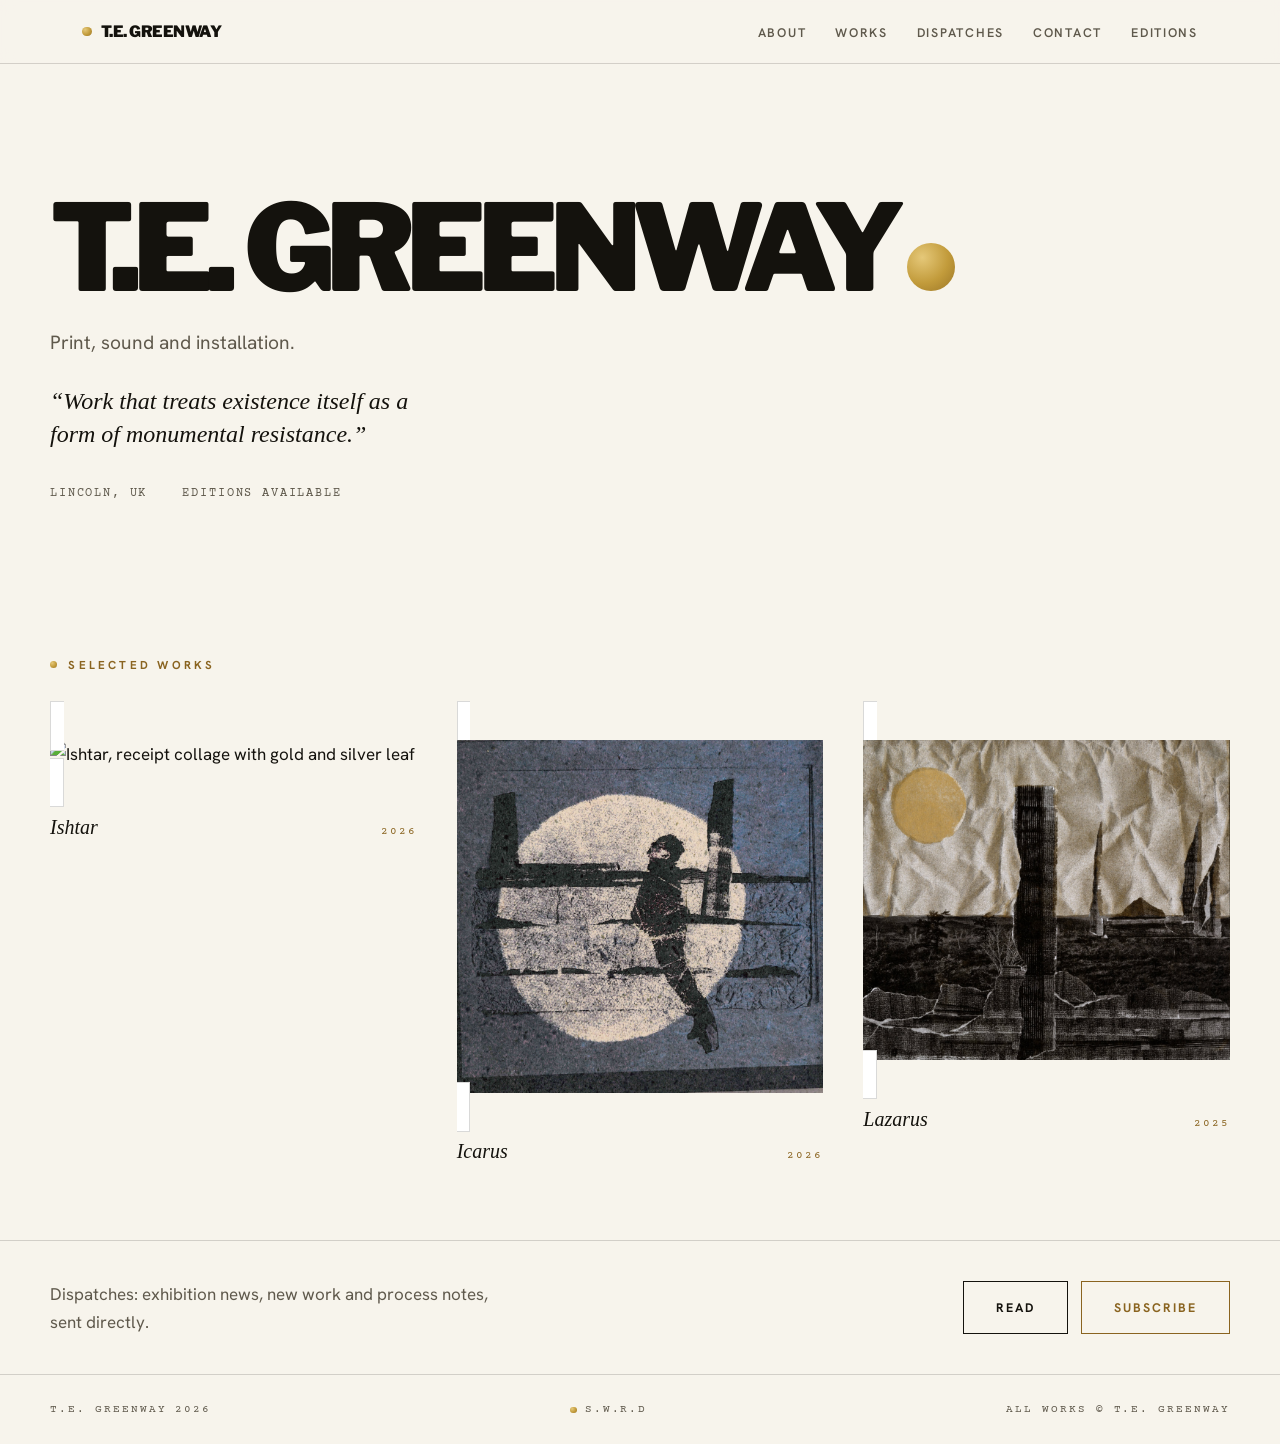
==== commit d34d3b6a: "Add files via upload" ====
--- a/index.html
+++ b/index.html
@@ -3,14 +3,15 @@
 <head>
 <meta charset="UTF-8">
 <meta name="viewport" content="width=device-width, initial-scale=1.0">
-<title>T.E. Greenway — Print, Sound &amp; Installation</title>
-<meta name="description" content="T.E. Greenway — artist working across print, sound and installation. Based in Lincoln, UK. Limited editions available.">
+<title>T.E. Greenway</title>
+<meta name="description" content="T.E. Greenway, artist working across print, sound and installation. Based in Lincoln, UK. Limited editions available.">
 <meta property="og:title" content="T.E. Greenway">
-<meta property="og:description" content="Artist working across print, sound and installation. Based in Lincoln, UK. Limited editions available.">
-<meta property="og:image" content="https://tgrnwy.github.io/grnwysite/lazarus_archive_scan.jpg">
-<meta property="og:url" content="https://tgrnwy.github.io/grnwysite">
+<meta property="og:description" content="Artist working across print, sound and installation. Based in Lincoln, UK.">
+<meta property="og:image" content="https://tegreenway.co.uk/lazarus_archive_scan.jpg">
+<meta property="og:url" content="https://tegreenway.co.uk">
 <meta property="og:type" content="website">
 <meta name="twitter:card" content="summary_large_image">
+<link rel="canonical" href="https://tegreenway.co.uk/">
 <link rel="icon" type="image/svg+xml" href="favicon.svg">
 <link rel="preconnect" href="https://fonts.googleapis.com">
 <link rel="preconnect" href="https://fonts.gstatic.com" crossorigin>
@@ -23,13 +24,13 @@
 
 <header class="site-head">
   <div class="nav-inner">
-    <a href="#hero" class="logo"><span class="orb" aria-hidden="true"></span>T.E. Greenway</a>
+    <a href="index.html" class="logo"><span class="orb" aria-hidden="true"></span>T.E. Greenway</a>
     <nav aria-label="Main">
       <ul>
-        <li><a href="#about">About</a></li>
-        <li><a href="#work">Works</a></li>
+        <li><a href="about.html">About</a></li>
+        <li><a href="works.html">Works</a></li>
         <li><a href="dispatches.html">Dispatches</a></li>
-        <li><a href="#contact">Contact</a></li>
+        <li><a href="contact.html">Contact</a></li>
         <li><a href="https://tegreenway.sumupstore.com" target="_blank" rel="noopener">Editions</a></li>
       </ul>
     </nav>
@@ -38,150 +39,47 @@
 
 <main id="main">
 
-<!-- ============ HERO ============ -->
-<section id="hero">
+<section id="landing-hero">
   <div class="inner">
     <h1 class="hero-name">T.E. Greenway<span class="orb" aria-hidden="true"></span></h1>
-    <p class="hero-line">Artist working across print, sound and installation — the weight of presence, and the way things persist.</p>
+    <p class="hero-line">Print, sound and installation.</p>
+    <p class="hero-statement">&ldquo;Work that treats existence itself as a form of monumental resistance.&rdquo;</p>
     <div class="hero-meta">
       <span>Lincoln, UK</span>
-      <span>Print · Sound · Installation</span>
       <span>Editions available</span>
     </div>
   </div>
 </section>
 
-<!-- ============ ABOUT ============ -->
-<section id="about">
+<section>
   <div class="inner">
-    <div>
-      <p class="section-label"><span class="orb" aria-hidden="true"></span>About</p>
-      <p class="about-statement">&ldquo;Work that treats existence itself as a form of monumental resistance.&rdquo;</p>
-      <div class="about-body">
-        <p>T.E. Greenway is a UK-based artist working across printmaking, soundwork and installation. Their practice interrogates the weight of presence — the way things persist, accumulate, and endure in worlds both physical and psychological.</p>
-        <p>A recurring visual language of monolithic forms, torn surfaces, and luminous orbs runs through the work — from the intimate scale of the sketchbook to the immersive scale of the installation environment.</p>
-      </div>
-    </div>
-    <div class="exhibitions">
-      <h3>Exhibitions</h3>
-      <!-- =====================================================
-           EDIT EXHIBITIONS HERE
-           Copy a <li> line, newest at the top.
-      ====================================================== -->
-      <ul>
-        <li><strong>Degree Show</strong> — Lincoln, UK <span>· Upcoming, June 2026</span></li>
-        <li><strong>Sun, Moon and Stars</strong> — Fronteer Gallery, Sheffield <span>· 2026</span></li>
-        <li><strong>Disorder of Service</strong> — Southside, Lincoln <span>· 2025</span></li>
-        <li><strong>Bodies of Practice</strong> — Project Space Plus, Lincoln <span>· 2025</span></li>
-        <li><strong>Parting of the Minds</strong> — Project Space Plus, Lincoln <span>· 2024</span></li>
-      </ul>
+    <p class="section-label"><span class="orb" aria-hidden="true"></span>Selected works</p>
+    <!-- =====================================================
+         LANDING TILES: each links to an artwork page.
+         To feature a new work, copy one <a class="tile"> block
+         and change the href, image, title and year.
+    ====================================================== -->
+    <div class="tile-grid">
+      <a class="tile" href="ishtar.html">
+        <span class="tile-image"><img src="Ishtar_2026.jpg" alt="Ishtar, receipt collage with gold and silver leaf" loading="lazy"></span>
+        <span class="tile-caption"><span class="tile-title">Ishtar</span><span class="tile-year">2026</span></span>
+      </a>
+      <a class="tile" href="icarus.html">
+        <span class="tile-image"><img src="Icarus_archive_scan.jpg" alt="Icarus, digital print of a figure against a blue-grey ground" loading="lazy"></span>
+        <span class="tile-caption"><span class="tile-title">Icarus</span><span class="tile-year">2026</span></span>
+      </a>
+      <a class="tile" href="lazarus.html">
+        <span class="tile-image"><img src="lazarus_archive_scan.jpg" alt="Lazarus, large-scale digital print presented as a hanging scroll" loading="lazy"></span>
+        <span class="tile-caption"><span class="tile-title">Lazarus</span><span class="tile-year">2025</span></span>
+      </a>
     </div>
   </div>
 </section>
 
-<!-- ============ SELECTED WORKS ============ -->
-<section id="work">
-  <div class="inner">
-    <p class="section-label"><span class="orb" aria-hidden="true"></span>Selected works</p>
-
-    <!-- =====================================================
-         ADD A NEW WORK:
-         1. Copy one whole <article> block below.
-         2. Paste it at the top of the list (newest first).
-         3. Change: the image filename (twice), alt text,
-            title, year, description and metadata lines.
-         4. Add class="reverse" to alternate image sides.
-    ====================================================== -->
-
-    <!-- WORK: Ishtar -->
-    <article class="work-piece">
-      <figure class="work-figure">
-        <div class="work-image" data-full="Ishtar_2026.jpg" data-caption="Ishtar — 2026" role="button" tabindex="0" aria-label="View Ishtar full size">
-          <img src="Ishtar_2026.jpg" alt="Ishtar — receipt collage with gold and silver leaf, T.E. Greenway" loading="lazy">
-        </div>
-      </figure>
-      <div class="work-text">
-        <h3 class="work-title">Ishtar</h3>
-        <p class="work-year">2026</p>
-        <p class="work-desc">Receipt paper torn into monolithic forms, collaged against an opulent skyline — gold and silver leaf pressed into the surface. The disposable made permanent.</p>
-        <div class="work-meta">
-          Receipt collage, gold leaf, silver leaf<br>
-          Digital scan<br>
-          2026
-        </div>
-      </div>
-    </article>
-
-    <!-- WORK: Icarus -->
-    <article class="work-piece reverse">
-      <figure class="work-figure">
-        <div class="work-image" data-full="Icarus_archive_scan.jpg" data-caption="Icarus — 2026" role="button" tabindex="0" aria-label="View Icarus full size">
-          <img src="Icarus_archive_scan.jpg" alt="Icarus — digital print, figure against a blue-grey ground, T.E. Greenway" loading="lazy">
-        </div>
-      </figure>
-      <div class="work-text">
-        <h3 class="work-title">Icarus</h3>
-        <p class="work-year">2026</p>
-        <p class="work-desc">A figure printed against a deep blue-grey ground, caught between the horizontal pull of the landscape and the vertical reach of the monolith. The orb — luminous, indifferent — anchors the composition.</p>
-        <p class="work-desc">Where <em>Lazarus</em> speaks of return, <em>Icarus</em> speaks of the cost of ascent — the body that persists after the fall.</p>
-        <div class="work-meta">
-          Digital print on paper (HP DesignJet Z6dr V-Trimmer)<br>
-          Stained wood, jute cord<br>
-          83 × 73 cm approx.
-        </div>
-      </div>
-    </article>
-
-    <!-- WORK: Lazarus -->
-    <article class="work-piece">
-      <figure class="work-figure">
-        <div class="work-image" data-full="lazarus_archive_scan.jpg" data-caption="Lazarus — 2025" role="button" tabindex="0" aria-label="View Lazarus full size">
-          <img src="lazarus_archive_scan.jpg" alt="Lazarus — large-scale digital print presented as a hanging scroll, T.E. Greenway" loading="lazy">
-        </div>
-      </figure>
-      <div class="work-text">
-        <h3 class="work-title">Lazarus</h3>
-        <p class="work-year">2025</p>
-        <p class="work-desc">A large-scale digital print on paper, presented as a hanging scroll suspended from stained wooden battens. Printed landscape forms — monolithic verticals, an ominous horizon, a gilded orb — layered across crumpled paper that carries the memory of its own handling.</p>
-        <p class="work-desc">The title invokes resurrection and return — the persistence of form against dissolution.</p>
-        <div class="work-meta">
-          Digital print on paper (HP DesignJet Z6dr V-Trimmer)<br>
-          Stained wood, jute cord<br>
-          83 × 73 cm approx.
-        </div>
-      </div>
-    </article>
-
-  </div>
-</section>
-
-<!-- ============ DISPATCHES TEASER ============ -->
-<section id="dispatches-teaser">
-  <div class="inner">
-    <div>
-      <p class="section-label"><span class="orb" aria-hidden="true"></span>Dispatches</p>
-      <h2 class="teaser-title">From the studio.</h2>
-      <p>Exhibition news, new work and process notes — written occasionally, sent directly.</p>
-    </div>
-    <div>
-      <a href="dispatches.html" class="btn">Read Dispatches</a>
-      <a href="https://tegreenway.substack.com/subscribe" class="btn gold" target="_blank" rel="noopener">Subscribe</a>
-    </div>
-  </div>
-</section>
-
-<!-- ============ CONTACT ============ -->
-<section id="contact">
-  <div class="inner">
-    <div>
-      <p class="section-label"><span class="orb" aria-hidden="true"></span>Contact</p>
-      <h2 class="contact-heading">Get in <em>touch.</em></h2>
-    </div>
-    <div class="contact-links">
-      <a href="mailto:tegreenway@proton.me" class="contact-link"><span class="label">Email</span><span>tegreenway@proton.me</span></a>
-      <a href="https://instagram.com/thebelligerenceofexisting" class="contact-link" target="_blank" rel="noopener"><span class="label">Instagram</span><span>@thebelligerenceofexisting</span></a>
-      <a href="https://tegreenway.sumupstore.com" class="contact-link" target="_blank" rel="noopener"><span class="label">Editions</span><span>tegreenway.sumupstore.com</span></a>
-    </div>
+<section class="landing-strip-wrap">
+  <div class="inner landing-strip">
+    <p>Dispatches: exhibition news, new work and process notes, sent directly.</p>
+    <p><a href="dispatches.html" class="btn">Read</a><a href="https://tegreenway.substack.com/subscribe" class="btn gold" target="_blank" rel="noopener">Subscribe</a></p>
   </div>
 </section>
 
@@ -189,49 +87,11 @@
 
 <footer>
   <div class="footer-inner">
-    <p>T.E. Greenway — 2026</p>
+    <p>T.E. Greenway 2026</p>
     <p class="footer-mark"><span class="orb" aria-hidden="true"></span>S.W.R.D</p>
-    <p>All works © T.E. Greenway. All rights reserved.</p>
+    <p>All works © T.E. Greenway</p>
   </div>
 </footer>
 
-<!-- ============ LIGHTBOX ============ -->
-<div class="lightbox" id="lightbox" role="dialog" aria-modal="true" aria-label="Artwork viewer">
-  <button class="lightbox-close" id="lightbox-close">Close ✕</button>
-  <img id="lightbox-img" src="" alt="">
-  <p class="lightbox-caption" id="lightbox-caption"></p>
-</div>
-
-<script>
-  const lb = document.getElementById('lightbox');
-  const lbImg = document.getElementById('lightbox-img');
-  const lbCap = document.getElementById('lightbox-caption');
-  let lastFocus = null;
-
-  function openLightbox(src, caption) {
-    lbImg.src = src;
-    lbImg.alt = caption;
-    lbCap.textContent = caption;
-    lb.classList.add('active');
-    document.body.style.overflow = 'hidden';
-    lastFocus = document.activeElement;
-    document.getElementById('lightbox-close').focus();
-  }
-  function closeLightbox() {
-    lb.classList.remove('active');
-    document.body.style.overflow = '';
-    if (lastFocus) lastFocus.focus();
-  }
-
-  document.querySelectorAll('.work-image').forEach(el => {
-    const open = () => openLightbox(el.dataset.full, el.dataset.caption);
-    el.addEventListener('click', open);
-    el.addEventListener('keydown', e => { if (e.key === 'Enter' || e.key === ' ') { e.preventDefault(); open(); } });
-  });
-  document.getElementById('lightbox-close').addEventListener('click', closeLightbox);
-  lb.addEventListener('click', e => { if (e.target === lb) closeLightbox(); });
-  document.addEventListener('keydown', e => { if (e.key === 'Escape' && lb.classList.contains('active')) closeLightbox(); });
-</script>
-
 </body>
 </html>
--- a/styles.css
+++ b/styles.css
@@ -1,5 +1,5 @@
 /* =====================================================
-   T.E. GREENWAY — site styles
+   T.E. GREENWAY, site styles
    Palette: paper / ink / gold leaf
    You shouldn't need to edit this file to update content.
    ===================================================== */
@@ -12,8 +12,8 @@
   --ink:        #14120D;   /* near-black text */
   --grey:       #5F594C;   /* secondary text (AA on paper) */
   --line:       rgba(20, 18, 13, 0.16);
-  --gold:       #C29B3B;   /* gold leaf — large accents, rules, orb */
-  --gold-deep:  #8A6420;   /* gold at small sizes — readable */
+  --gold:       #C29B3B;   /* gold leaf: large accents, rules, orb */
+  --gold-deep:  #8A6420;   /* gold at small sizes, readable */
   --max:        1180px;
 
   /* Structural display face: real Franklin Gothic Heavy if the
@@ -31,7 +31,10 @@
   font-size: 17px;
   line-height: 1.65;
   -webkit-font-smoothing: antialiased;
-}
+  min-height: 100vh;
+  display: flex; flex-direction: column;
+}
+main { flex: 1; }
 
 img { max-width: 100%; display: block; }
 
@@ -77,7 +80,7 @@
 .logo {
   font-family: var(--display);
   font-weight: 900;
-  font-size: 0.98rem; letter-spacing: -0.03em; /* eased at small size */
+  font-size: 0.98rem; letter-spacing: -0.03em;
   text-transform: uppercase;
   color: var(--ink); text-decoration: none;
   display: flex; align-items: center; gap: 0.55rem;
@@ -94,9 +97,8 @@
 nav a:hover { color: var(--ink); }
 nav a[aria-current="page"] { color: var(--ink); border-bottom-color: var(--gold); }
 
-/* ---- Shared section scaffolding ---- */
-main { display: block; }
-section { padding: 5.5rem 2rem; }
+/* ---- Shared scaffolding ---- */
+section { padding: 4.5rem 2rem; }
 .inner { max-width: var(--max); margin: 0 auto; }
 
 .section-label {
@@ -104,75 +106,101 @@
   font-size: 0.72rem; font-weight: 700;
   letter-spacing: 0.28em; text-transform: uppercase;
   color: var(--gold-deep);
-  margin-bottom: 2.8rem;
-}
-
-/* ---- Hero ---- */
-#hero { padding: 7rem 2rem 6rem; border-bottom: 1px solid var(--line); }
+  margin-bottom: 2.4rem;
+}
+
+.page-head { padding: 5.5rem 2rem 3rem; }
+.page-title {
+  font-family: var(--display);
+  font-weight: 900;
+  text-transform: uppercase;
+  letter-spacing: var(--track);
+  font-size: clamp(2.6rem, 6vw, 4.6rem);
+  line-height: 0.94;
+}
+.page-intro { margin-top: 1.1rem; color: var(--grey); max-width: 52ch; }
+.page-actions { margin-top: 1.8rem; }
+
+/* ---- Landing ---- */
+#landing-hero { padding: 8rem 2rem 5rem; }
 .hero-name {
   font-family: var(--display);
   font-weight: 900;
   text-transform: uppercase;
-  font-size: clamp(3rem, 9vw, 7rem);
+  font-size: clamp(3rem, 10vw, 7.5rem);
   line-height: 0.94;
   letter-spacing: var(--track);
-  max-width: 14ch;
-}
-.hero-name .orb { width: 0.42em; height: 0.42em; margin: 0 0.06em; }
+}
+.hero-name .orb { width: 0.4em; height: 0.4em; margin-left: 0.08em; }
 .hero-line {
+  margin-top: 1.4rem;
+  color: var(--grey);
+  font-size: clamp(1rem, 2vw, 1.2rem);
+}
+.hero-statement {
   margin-top: 1.6rem;
-  font-size: clamp(1.05rem, 2vw, 1.3rem);
-  color: var(--grey); max-width: 44ch;
+  font-family: 'IM Fell English', serif;
+  font-style: italic;
+  font-size: clamp(1.15rem, 2.2vw, 1.5rem);
+  line-height: 1.4;
+  max-width: 34ch;
 }
 .hero-meta {
-  margin-top: 2.6rem;
-  display: flex; gap: 2.5rem; flex-wrap: wrap;
+  margin-top: 2rem;
+  display: flex; gap: 2.2rem; flex-wrap: wrap;
   font-family: 'Courier Prime', monospace;
   font-size: 0.72rem; letter-spacing: 0.16em; text-transform: uppercase;
   color: var(--grey);
 }
 
-/* ---- About ---- */
-#about .inner { display: grid; grid-template-columns: 7fr 5fr; gap: 5rem; align-items: start; }
-.about-statement {
+/* ---- Work tiles (landing + works page) ---- */
+.tile-grid {
+  display: grid;
+  grid-template-columns: repeat(auto-fit, minmax(280px, 1fr));
+  gap: 2.5rem;
+}
+.tile { text-decoration: none; color: var(--ink); display: block; }
+.tile-image {
+  background: #fff;
+  border: 1px solid var(--line);
+  padding: 0.8rem;
+  transition: border-color 0.2s;
+}
+.tile:hover .tile-image { border-color: var(--gold); }
+.tile-image img { width: 100%; height: auto; }
+.tile-caption {
+  margin-top: 0.9rem;
+  display: flex; justify-content: space-between; align-items: baseline; gap: 1rem;
+}
+.tile-title {
   font-family: 'IM Fell English', serif;
   font-style: italic;
-  font-size: clamp(1.5rem, 2.6vw, 2.1rem);
-  line-height: 1.35;
-  margin-bottom: 1.8rem;
-}
-.about-body p { color: var(--grey); max-width: 56ch; }
-.about-body p + p { margin-top: 1.1rem; }
-
-.exhibitions h3 {
-  font-size: 0.72rem; font-weight: 700;
-  letter-spacing: 0.28em; text-transform: uppercase;
-  color: var(--gold-deep); margin-bottom: 0.8rem;
-}
-.exhibitions ul { list-style: none; }
-.exhibitions li {
-  padding: 0.7rem 0;
-  border-bottom: 1px solid var(--line);
-  font-size: 0.94rem; line-height: 1.5;
-}
-.exhibitions li strong { font-weight: 600; }
-.exhibitions li span { color: var(--grey); }
-
-/* ---- Works ---- */
-#work { background: var(--paper-deep); border-top: 1px solid var(--line); border-bottom: 1px solid var(--line); }
-.work-piece {
-  display: grid; grid-template-columns: 1fr 1fr;
-  gap: 4rem; align-items: center;
-  margin-bottom: 6rem;
-}
-.work-piece:last-of-type { margin-bottom: 0; }
-.work-piece.reverse .work-figure { order: 2; }
-
-.work-figure { margin: 0; }
+  font-size: 1.25rem;
+}
+.tile-year {
+  font-family: 'Courier Prime', monospace;
+  font-size: 0.7rem; letter-spacing: 0.18em;
+  color: var(--gold-deep);
+}
+
+/* ---- Landing dispatches strip ---- */
+.landing-strip-wrap { border-top: 1px solid var(--line); padding: 2.4rem 2rem; }
+.landing-strip {
+  display: flex; justify-content: space-between; align-items: center;
+  gap: 2rem; flex-wrap: wrap;
+}
+.landing-strip p:first-child { color: var(--grey); max-width: 46ch; }
+
+/* ---- Single artwork page ---- */
+.work-page { padding: 4rem 2rem 5rem; }
+.work-page .inner {
+  display: grid; grid-template-columns: 7fr 5fr;
+  gap: 4.5rem; align-items: start;
+}
 .work-image {
   background: #fff;
   border: 1px solid var(--line);
-  padding: 0.9rem;             /* mounted like a print */
+  padding: 1rem;             /* mounted like a print */
   cursor: zoom-in;
 }
 .work-image img { width: 100%; height: auto; transition: opacity 0.3s; }
@@ -181,21 +209,20 @@
 .work-title {
   font-family: 'IM Fell English', serif;
   font-style: italic; font-weight: 400;
-  font-size: clamp(2.3rem, 4.5vw, 3.6rem);
+  font-size: clamp(2.6rem, 5vw, 4rem);
   line-height: 1;
-  margin-bottom: 0.4rem;
+  margin-bottom: 0.3rem;
 }
 .work-year {
   font-family: 'Courier Prime', monospace;
   font-size: 0.72rem; letter-spacing: 0.22em; text-transform: uppercase;
-  color: var(--gold-deep); margin-bottom: 1.4rem;
-}
-.work-desc { color: var(--grey); max-width: 48ch; }
-.work-desc + .work-desc { margin-top: 0.9rem; }
+  color: var(--gold-deep); margin-bottom: 1.6rem;
+}
+.work-desc { color: var(--grey); max-width: 46ch; }
 
 /* archive / wall-label metadata */
 .work-meta {
-  margin-top: 1.6rem;
+  margin-top: 1.8rem;
   font-family: 'Courier Prime', monospace;
   font-size: 0.74rem; line-height: 2;
   letter-spacing: 0.08em; text-transform: uppercase;
@@ -203,6 +230,19 @@
   border-top: 1px solid var(--line);
   padding-top: 1.1rem;
 }
+
+.work-nav {
+  margin-top: 2.4rem;
+  display: flex; gap: 1.6rem; flex-wrap: wrap;
+}
+.work-nav a {
+  font-size: 0.76rem; font-weight: 700;
+  letter-spacing: 0.16em; text-transform: uppercase;
+  color: var(--gold-deep); text-decoration: none;
+  border-bottom: 1px solid var(--gold);
+  padding-bottom: 0.1rem;
+}
+.work-nav a:hover { color: var(--ink); border-color: var(--ink); }
 
 /* ---- Lightbox ---- */
 .lightbox {
@@ -231,19 +271,32 @@
 }
 .lightbox-close:hover, .lightbox-close:focus-visible { border-color: var(--paper); }
 
-/* ---- Dispatches teaser (home) ---- */
-#dispatches-teaser .inner {
-  display: grid; grid-template-columns: 1fr 1fr; gap: 4rem; align-items: center;
-}
-.teaser-title {
-  font-family: var(--display);
-  font-weight: 900;
-  text-transform: uppercase;
-  letter-spacing: var(--track);
-  font-size: clamp(2rem, 4vw, 3rem);
-  line-height: 0.96; margin-bottom: 0.9rem;
-}
-#dispatches-teaser p { color: var(--grey); max-width: 42ch; }
+/* ---- About page ---- */
+.about-statement {
+  font-family: 'IM Fell English', serif;
+  font-style: italic;
+  font-size: clamp(1.5rem, 2.6vw, 2.1rem);
+  line-height: 1.35;
+  margin-bottom: 1.6rem;
+  max-width: 26ch;
+}
+.about-grid { display: grid; grid-template-columns: 7fr 5fr; gap: 5rem; align-items: start; }
+.about-body p { color: var(--grey); max-width: 54ch; }
+.about-body p + p { margin-top: 1rem; }
+
+.exhibitions h2 {
+  font-size: 0.72rem; font-weight: 700;
+  letter-spacing: 0.28em; text-transform: uppercase;
+  color: var(--gold-deep); margin-bottom: 0.8rem;
+}
+.exhibitions ul { list-style: none; }
+.exhibitions li {
+  padding: 0.7rem 0;
+  border-bottom: 1px solid var(--line);
+  font-size: 0.94rem; line-height: 1.5;
+}
+.exhibitions li strong { font-weight: 600; }
+.exhibitions li span { color: var(--grey); }
 
 /* ---- Buttons ---- */
 .btn {
@@ -261,17 +314,17 @@
 .btn.gold:hover { background: var(--gold-deep); color: var(--paper); }
 .btn + .btn { margin-left: 0.8rem; }
 
-/* ---- Contact ---- */
-#contact .inner { display: grid; grid-template-columns: 1fr 1fr; gap: 5rem; align-items: center; }
+/* ---- Contact page ---- */
 .contact-heading {
   font-family: var(--display);
   font-weight: 900;
   text-transform: uppercase;
   letter-spacing: var(--track);
-  font-size: clamp(2.6rem, 6vw, 4.5rem);
+  font-size: clamp(2.6rem, 6vw, 4.6rem);
   line-height: 0.92;
 }
 .contact-heading em { color: var(--gold-deep); font-style: normal; }
+#contact-page .inner { display: grid; grid-template-columns: 1fr 1fr; gap: 5rem; align-items: center; }
 .contact-links { display: flex; flex-direction: column; }
 .contact-link {
   display: flex; align-items: baseline; gap: 1.6rem;
@@ -288,6 +341,41 @@
   color: var(--gold-deep); min-width: 6.5rem;
 }
 
+/* ---- Dispatches page ---- */
+#posts { padding-top: 1rem; }
+.posts-status {
+  font-family: 'Courier Prime', monospace;
+  font-size: 0.78rem; letter-spacing: 0.14em; text-transform: uppercase;
+  color: var(--grey);
+}
+.post-list { list-style: none; }
+.post {
+  display: grid; grid-template-columns: 9rem 1fr;
+  gap: 2.5rem; align-items: baseline;
+  padding: 1.8rem 0;
+  border-bottom: 1px solid var(--line);
+}
+.post-date {
+  font-family: 'Courier Prime', monospace;
+  font-size: 0.72rem; letter-spacing: 0.14em; text-transform: uppercase;
+  color: var(--gold-deep);
+}
+.post-title-link {
+  font-family: 'IM Fell English', serif;
+  font-size: clamp(1.4rem, 2.4vw, 1.8rem);
+  line-height: 1.2;
+  color: var(--ink); text-decoration: none;
+}
+.post-title-link:hover { color: var(--gold-deep); }
+.post-snippet { margin-top: 0.5rem; color: var(--grey); max-width: 62ch; }
+.post-read {
+  display: inline-block; margin-top: 0.7rem;
+  font-size: 0.74rem; font-weight: 700;
+  letter-spacing: 0.16em; text-transform: uppercase;
+  color: var(--gold-deep); text-decoration: none;
+  border-bottom: 1px solid var(--gold);
+}
+
 /* ---- Footer ---- */
 footer {
   border-top: 1px solid var(--line);
@@ -302,65 +390,15 @@
 }
 .footer-mark { display: flex; align-items: center; gap: 0.5rem; }
 
-/* ---- Dispatches page ---- */
-.page-head { padding: 6rem 2rem 3.5rem; border-bottom: 1px solid var(--line); }
-.page-title {
-  font-family: var(--display);
-  font-weight: 900;
-  text-transform: uppercase;
-  letter-spacing: var(--track);
-  font-size: clamp(2.8rem, 6vw, 4.8rem);
-  line-height: 0.94;
-}
-.page-intro { margin-top: 1.2rem; color: var(--grey); max-width: 52ch; }
-.page-actions { margin-top: 2rem; }
-
-#posts { padding-top: 4rem; }
-.posts-status {
-  font-family: 'Courier Prime', monospace;
-  font-size: 0.78rem; letter-spacing: 0.14em; text-transform: uppercase;
-  color: var(--grey);
-}
-.post-list { list-style: none; }
-.post {
-  display: grid; grid-template-columns: 9rem 1fr;
-  gap: 2.5rem; align-items: baseline;
-  padding: 2rem 0;
-  border-bottom: 1px solid var(--line);
-}
-.post-date {
-  font-family: 'Courier Prime', monospace;
-  font-size: 0.72rem; letter-spacing: 0.14em; text-transform: uppercase;
-  color: var(--gold-deep);
-}
-.post-title-link {
-  font-family: 'IM Fell English', serif;
-  font-size: clamp(1.4rem, 2.4vw, 1.9rem);
-  line-height: 1.2;
-  color: var(--ink); text-decoration: none;
-}
-.post-title-link:hover { color: var(--gold-deep); }
-.post-snippet { margin-top: 0.6rem; color: var(--grey); max-width: 64ch; }
-.post-read {
-  display: inline-block; margin-top: 0.8rem;
-  font-size: 0.74rem; font-weight: 700;
-  letter-spacing: 0.16em; text-transform: uppercase;
-  color: var(--gold-deep); text-decoration: none;
-  border-bottom: 1px solid var(--gold);
-}
-
 /* ---- Mobile ---- */
 @media (max-width: 820px) {
-  section { padding: 4rem 1.4rem; }
-  #hero { padding: 4.5rem 1.4rem 4rem; }
+  section { padding: 3.5rem 1.4rem; }
+  #landing-hero { padding: 5rem 1.4rem 3.5rem; }
+  .page-head { padding: 4rem 1.4rem 2.4rem; }
   .nav-inner { padding: 1rem 1.4rem; flex-direction: column; align-items: flex-start; gap: 0.7rem; }
   nav ul { gap: 1.2rem; }
-  #about .inner,
-  .work-piece,
-  #dispatches-teaser .inner,
-  #contact .inner { grid-template-columns: 1fr; gap: 2.4rem; }
-  .work-piece.reverse .work-figure { order: 0; }
-  .work-piece { margin-bottom: 4rem; }
+  .work-page .inner,
+  .about-grid,
+  #contact-page .inner { grid-template-columns: 1fr; gap: 2.4rem; }
   .post { grid-template-columns: 1fr; gap: 0.4rem; }
-  .page-head { padding: 4rem 1.4rem 2.6rem; }
-}
+}
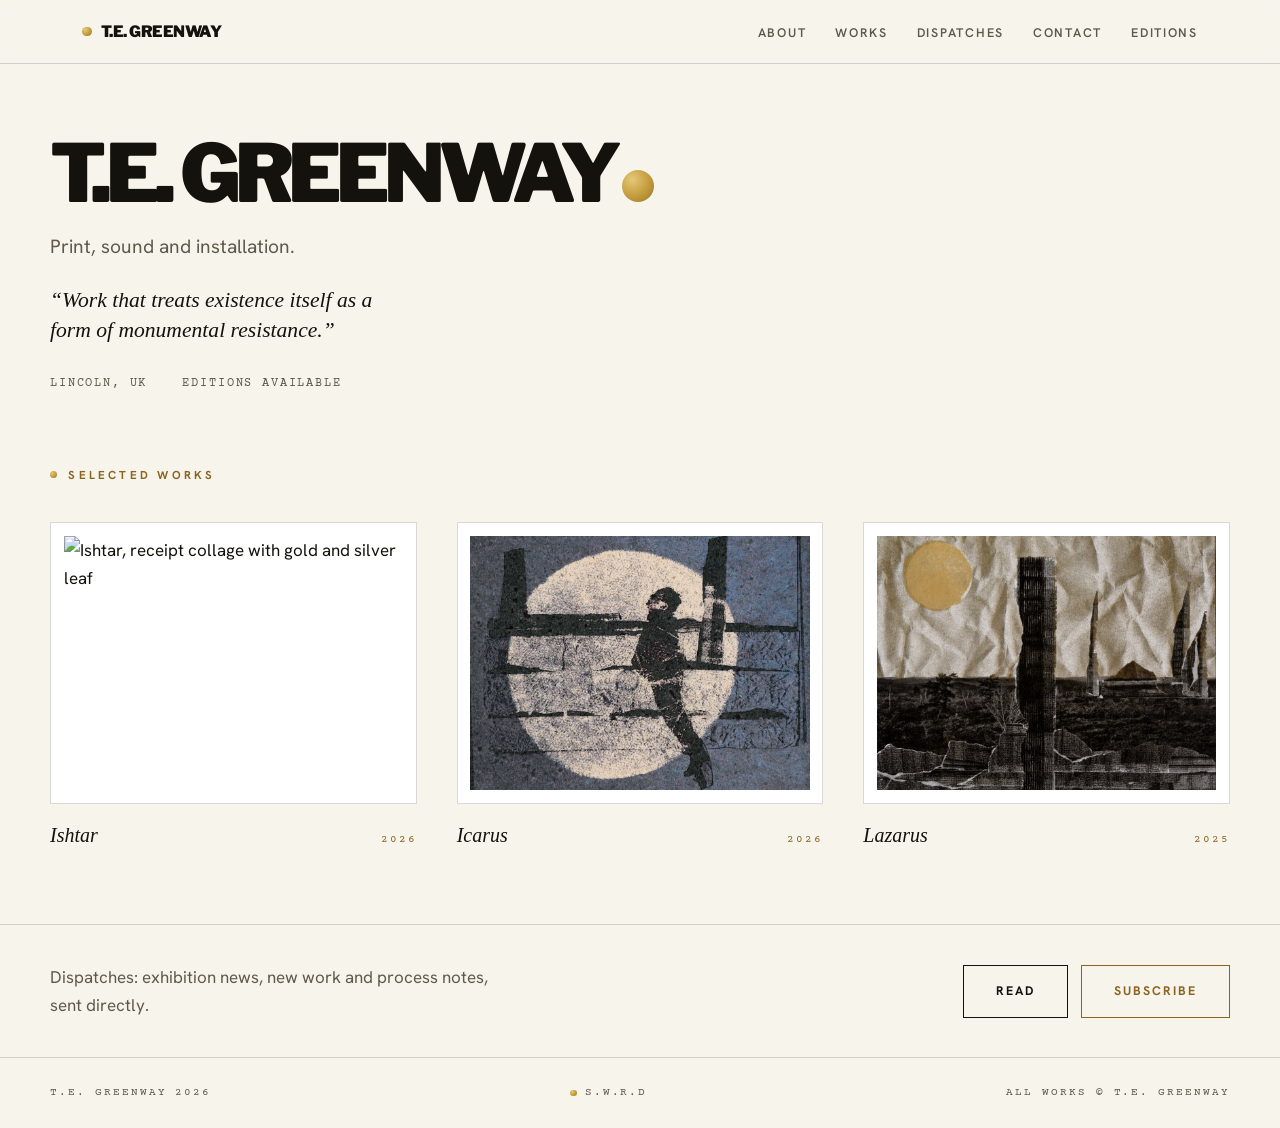
==== commit 46d8d768: "Add files via upload" ====
--- a/index.html
+++ b/index.html
@@ -51,7 +51,7 @@
   </div>
 </section>
 
-<section>
+<section class="landing-works">
   <div class="inner">
     <p class="section-label"><span class="orb" aria-hidden="true"></span>Selected works</p>
     <!-- =====================================================
--- a/styles.css
+++ b/styles.css
@@ -122,31 +122,32 @@
 .page-actions { margin-top: 1.8rem; }
 
 /* ---- Landing ---- */
-#landing-hero { padding: 8rem 2rem 5rem; }
+#landing-hero { padding: 4.5rem 2rem 3rem; }
 .hero-name {
   font-family: var(--display);
   font-weight: 900;
   text-transform: uppercase;
-  font-size: clamp(3rem, 10vw, 7.5rem);
+  font-size: clamp(2.4rem, 6.5vw, 5rem);
   line-height: 0.94;
   letter-spacing: var(--track);
 }
 .hero-name .orb { width: 0.4em; height: 0.4em; margin-left: 0.08em; }
 .hero-line {
-  margin-top: 1.4rem;
+  margin-top: 1.2rem;
   color: var(--grey);
   font-size: clamp(1rem, 2vw, 1.2rem);
 }
+.landing-works { padding-top: 1.5rem; }
 .hero-statement {
-  margin-top: 1.6rem;
+  margin-top: 1.4rem;
   font-family: 'IM Fell English', serif;
   font-style: italic;
-  font-size: clamp(1.15rem, 2.2vw, 1.5rem);
+  font-size: clamp(1.1rem, 2vw, 1.35rem);
   line-height: 1.4;
   max-width: 34ch;
 }
 .hero-meta {
-  margin-top: 2rem;
+  margin-top: 1.8rem;
   display: flex; gap: 2.2rem; flex-wrap: wrap;
   font-family: 'Courier Prime', monospace;
   font-size: 0.72rem; letter-spacing: 0.16em; text-transform: uppercase;
@@ -161,16 +162,21 @@
 }
 .tile { text-decoration: none; color: var(--ink); display: block; }
 .tile-image {
+  display: block;            /* spans are inline by default; without this the padding breaks apart */
   background: #fff;
   border: 1px solid var(--line);
   padding: 0.8rem;
   transition: border-color 0.2s;
 }
 .tile:hover .tile-image { border-color: var(--gold); }
-.tile-image img { width: 100%; height: auto; }
+.tile-image img {
+  width: 100%;
+  aspect-ratio: 4 / 3;       /* uniform tiles; the full uncropped image lives on the artwork page */
+  object-fit: cover;
+}
 .tile-caption {
+  display: flex; justify-content: space-between; align-items: baseline; gap: 1rem;
   margin-top: 0.9rem;
-  display: flex; justify-content: space-between; align-items: baseline; gap: 1rem;
 }
 .tile-title {
   font-family: 'IM Fell English', serif;
@@ -393,7 +399,7 @@
 /* ---- Mobile ---- */
 @media (max-width: 820px) {
   section { padding: 3.5rem 1.4rem; }
-  #landing-hero { padding: 5rem 1.4rem 3.5rem; }
+  #landing-hero { padding: 3.5rem 1.4rem 2.5rem; }
   .page-head { padding: 4rem 1.4rem 2.4rem; }
   .nav-inner { padding: 1rem 1.4rem; flex-direction: column; align-items: flex-start; gap: 0.7rem; }
   nav ul { gap: 1.2rem; }
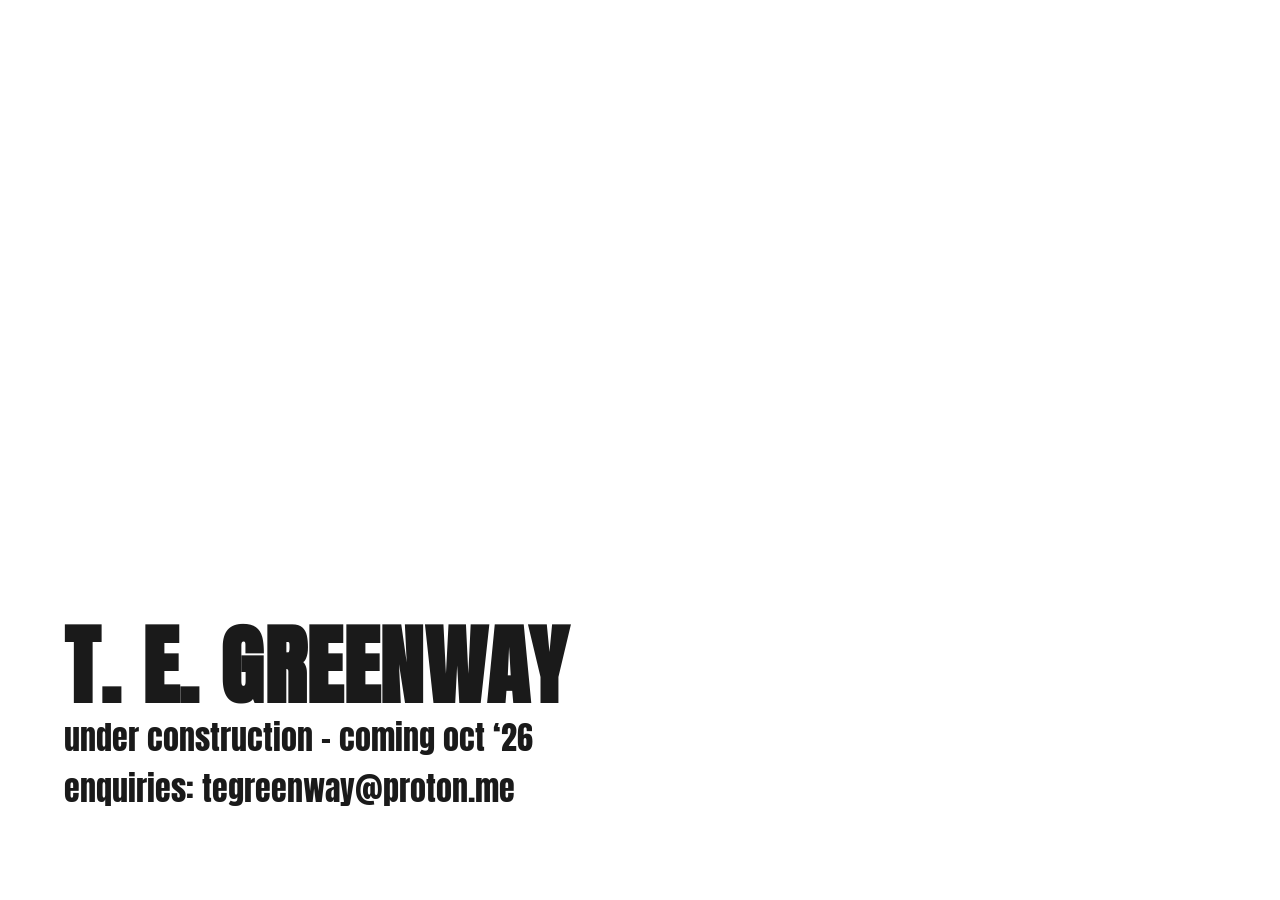
==== commit 9d1bc593: "Add files via upload" ====
--- a/index.html
+++ b/index.html
@@ -3,95 +3,56 @@
 <head>
 <meta charset="UTF-8">
 <meta name="viewport" content="width=device-width, initial-scale=1.0">
-<title>T.E. Greenway</title>
-<meta name="description" content="T.E. Greenway, artist working across print, sound and installation. Based in Lincoln, UK. Limited editions available.">
-<meta property="og:title" content="T.E. Greenway">
-<meta property="og:description" content="Artist working across print, sound and installation. Based in Lincoln, UK.">
-<meta property="og:image" content="https://tegreenway.co.uk/lazarus_archive_scan.jpg">
-<meta property="og:url" content="https://tegreenway.co.uk">
-<meta property="og:type" content="website">
-<meta name="twitter:card" content="summary_large_image">
-<link rel="canonical" href="https://tegreenway.co.uk/">
-<link rel="icon" type="image/svg+xml" href="favicon.svg">
+<title>T. E. Greenway</title>
 <link rel="preconnect" href="https://fonts.googleapis.com">
 <link rel="preconnect" href="https://fonts.gstatic.com" crossorigin>
-<link href="https://fonts.googleapis.com/css2?family=IM+Fell+English:ital@0;1&family=Libre+Franklin:wght@900&family=Hanken+Grotesk:wght@400;600;700&family=Courier+Prime&display=swap" rel="stylesheet">
-<link rel="stylesheet" href="styles.css">
+<link href="https://fonts.googleapis.com/css2?family=Anton&display=swap" rel="stylesheet">
+<style>
+  * { margin: 0; padding: 0; box-sizing: border-box; }
+
+  body {
+    background: #ffffff;
+    color: #1a1a1a;
+    font-family: 'Anton', Impact, 'Arial Narrow Bold', sans-serif;
+    min-height: 100vh;
+    display: flex;
+    align-items: flex-end;
+    padding: 5vw 5vw 10vh 5vw;
+  }
+
+  .content {
+    max-width: 900px;
+  }
+
+  h1 {
+    font-size: clamp(2.5rem, 8vw, 5.5rem);
+    line-height: 0.95;
+    letter-spacing: 0.5px;
+    text-transform: uppercase;
+  }
+
+  p {
+    font-size: clamp(1.1rem, 3vw, 2rem);
+    line-height: 1.3;
+    text-transform: lowercase;
+    margin-top: 0.6rem;
+  }
+
+  a {
+    color: inherit;
+    text-decoration: none;
+  }
+
+  a:hover {
+    text-decoration: underline;
+  }
+</style>
 </head>
 <body>
-
-<a class="skip-link" href="#main">Skip to content</a>
-
-<header class="site-head">
-  <div class="nav-inner">
-    <a href="index.html" class="logo"><span class="orb" aria-hidden="true"></span>T.E. Greenway</a>
-    <nav aria-label="Main">
-      <ul>
-        <li><a href="about.html">About</a></li>
-        <li><a href="works.html">Works</a></li>
-        <li><a href="dispatches.html">Dispatches</a></li>
-        <li><a href="contact.html">Contact</a></li>
-        <li><a href="https://tegreenway.sumupstore.com" target="_blank" rel="noopener">Editions</a></li>
-      </ul>
-    </nav>
+  <div class="content">
+    <h1>T. E. Greenway</h1>
+    <p>under construction &ndash; coming oct &lsquo;26</p>
+    <p>enquiries: <a href="mailto:tegreenway@proton.me">tegreenway@proton.me</a></p>
   </div>
-</header>
-
-<main id="main">
-
-<section id="landing-hero">
-  <div class="inner">
-    <h1 class="hero-name">T.E. Greenway<span class="orb" aria-hidden="true"></span></h1>
-    <p class="hero-line">Print, sound and installation.</p>
-    <p class="hero-statement">&ldquo;Work that treats existence itself as a form of monumental resistance.&rdquo;</p>
-    <div class="hero-meta">
-      <span>Lincoln, UK</span>
-      <span>Editions available</span>
-    </div>
-  </div>
-</section>
-
-<section class="landing-works">
-  <div class="inner">
-    <p class="section-label"><span class="orb" aria-hidden="true"></span>Selected works</p>
-    <!-- =====================================================
-         LANDING TILES: each links to an artwork page.
-         To feature a new work, copy one <a class="tile"> block
-         and change the href, image, title and year.
-    ====================================================== -->
-    <div class="tile-grid">
-      <a class="tile" href="ishtar.html">
-        <span class="tile-image"><img src="Ishtar_2026.jpg" alt="Ishtar, receipt collage with gold and silver leaf" loading="lazy"></span>
-        <span class="tile-caption"><span class="tile-title">Ishtar</span><span class="tile-year">2026</span></span>
-      </a>
-      <a class="tile" href="icarus.html">
-        <span class="tile-image"><img src="Icarus_archive_scan.jpg" alt="Icarus, digital print of a figure against a blue-grey ground" loading="lazy"></span>
-        <span class="tile-caption"><span class="tile-title">Icarus</span><span class="tile-year">2026</span></span>
-      </a>
-      <a class="tile" href="lazarus.html">
-        <span class="tile-image"><img src="lazarus_archive_scan.jpg" alt="Lazarus, large-scale digital print presented as a hanging scroll" loading="lazy"></span>
-        <span class="tile-caption"><span class="tile-title">Lazarus</span><span class="tile-year">2025</span></span>
-      </a>
-    </div>
-  </div>
-</section>
-
-<section class="landing-strip-wrap">
-  <div class="inner landing-strip">
-    <p>Dispatches: exhibition news, new work and process notes, sent directly.</p>
-    <p><a href="dispatches.html" class="btn">Read</a><a href="https://tegreenway.substack.com/subscribe" class="btn gold" target="_blank" rel="noopener">Subscribe</a></p>
-  </div>
-</section>
-
-</main>
-
-<footer>
-  <div class="footer-inner">
-    <p>T.E. Greenway 2026</p>
-    <p class="footer-mark"><span class="orb" aria-hidden="true"></span>S.W.R.D</p>
-    <p>All works © T.E. Greenway</p>
-  </div>
-</footer>
-
 </body>
 </html>
